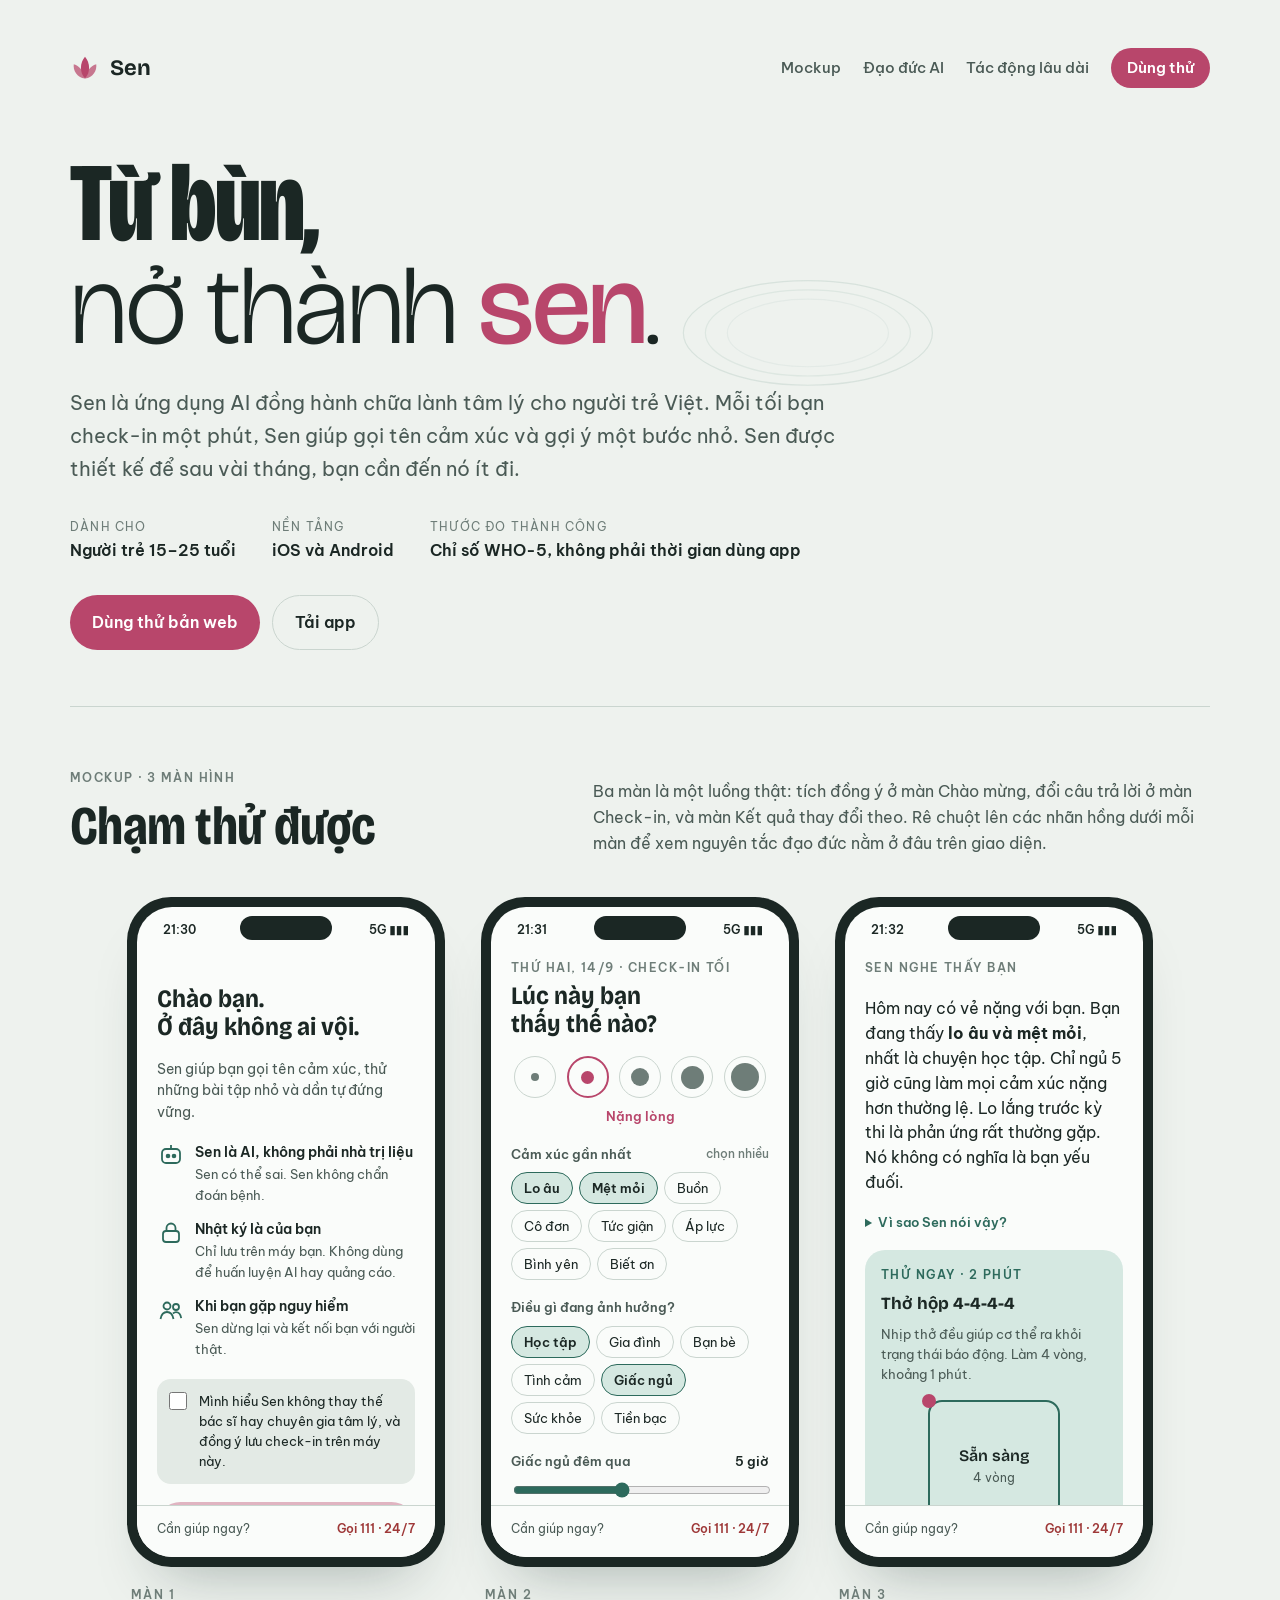
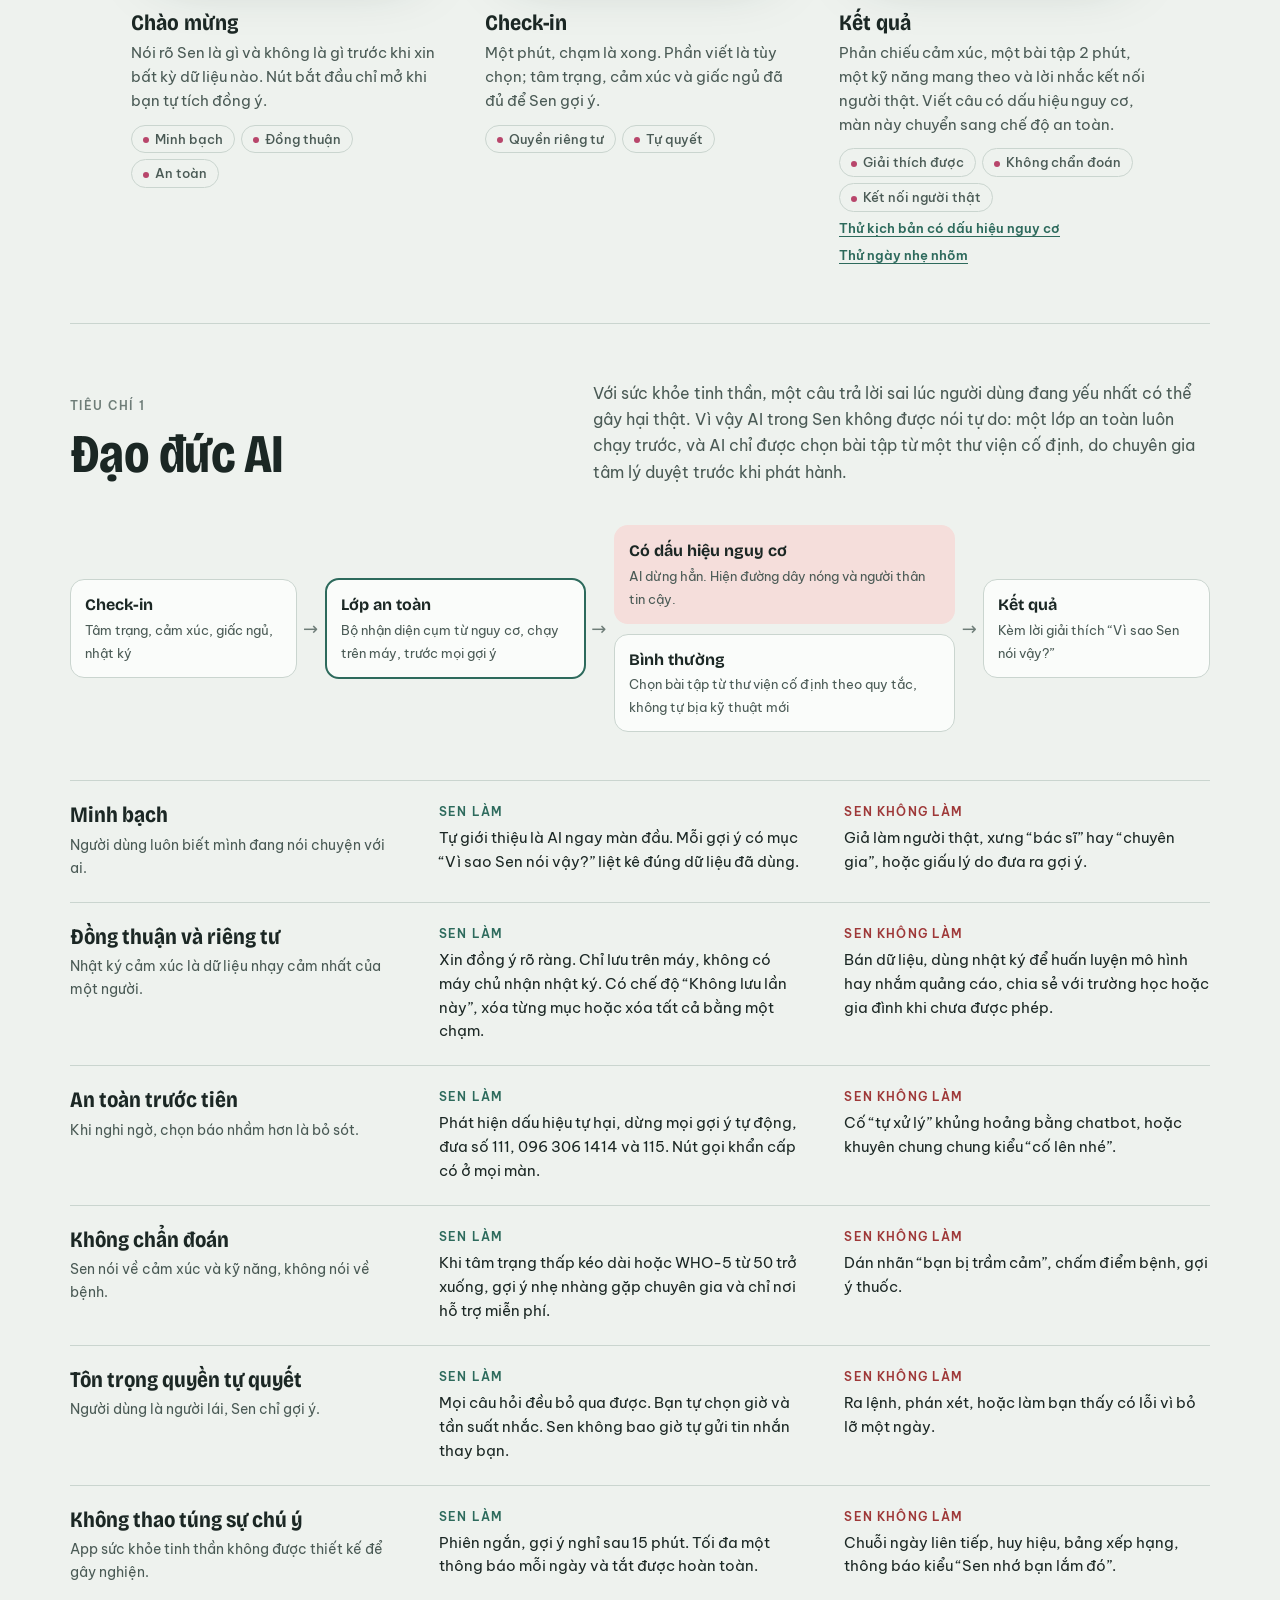
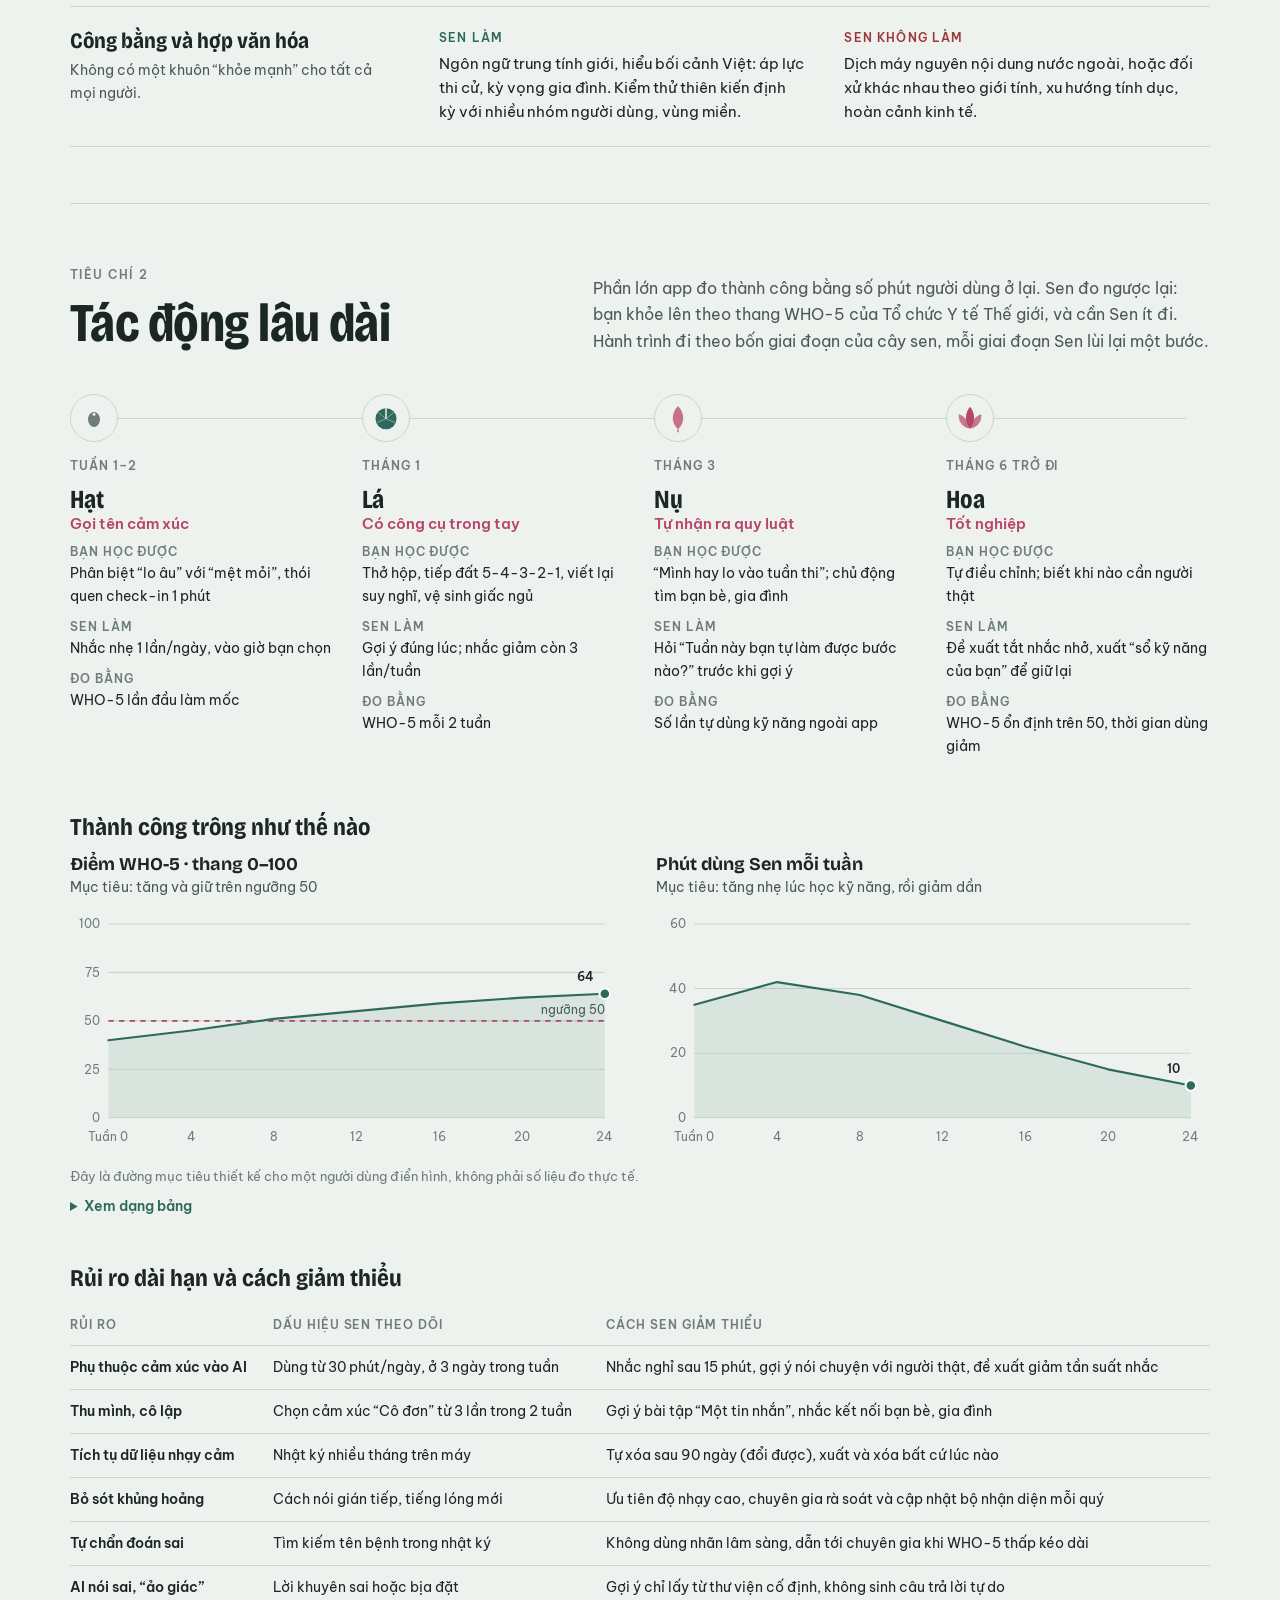
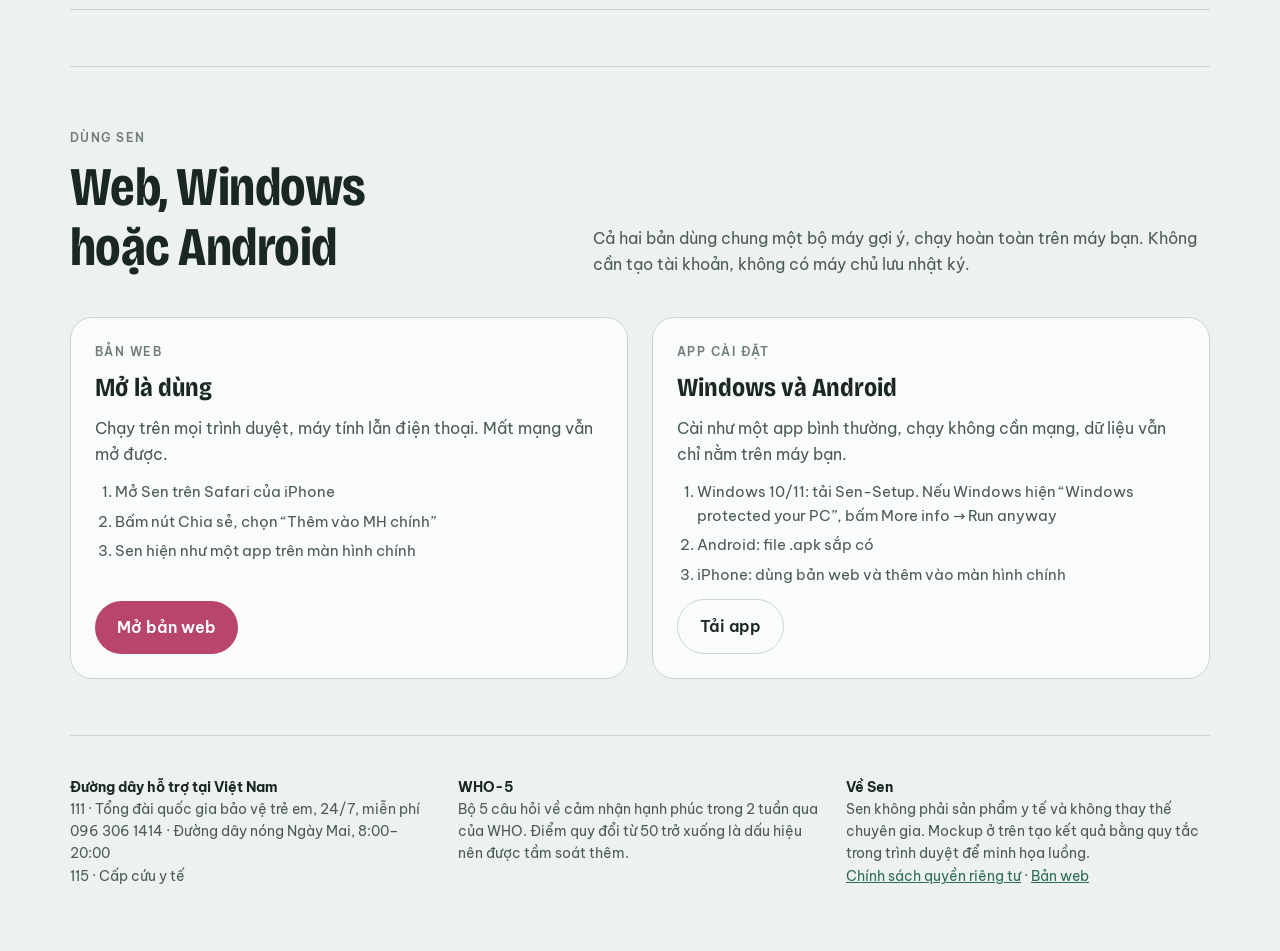
==== index.html @ 8beb6ece "Đưa web Sen lên GitHub Pages Co-Authored-By: Claude Opus 5.5 <noreply@anthropic.com>" ====
<!doctype html>
<html lang="vi">
<head>
<meta charset="utf-8">
<meta name="viewport" content="width=device-width, initial-scale=1">
<title>Sen — Từ bùn, nở thành sen</title>
<meta name="description" content="Sen là ứng dụng AI đồng hành chữa lành tâm lý cho người trẻ Việt, thiết kế theo đạo đức AI và hướng tới tác động lâu dài.">
<meta property="og:type" content="website">
<meta property="og:title" content="Sen — Từ bùn, nở thành sen">
<meta property="og:description" content="Người bạn AI đồng hành chữa lành cho người trẻ Việt. Dữ liệu chỉ lưu trên máy bạn.">
<meta property="og:image" content="og-image.png">
<meta name="twitter:card" content="summary_large_image">
<meta name="theme-color" content="#EEF2EE">
<link rel="icon" href="app/icons/icon.svg" type="image/svg+xml">
<link rel="icon" href="favicon-48.png" type="image/png" sizes="48x48">
<link rel="apple-touch-icon" href="app/icons/apple-touch-icon.png">
<link rel="preconnect" href="https://fonts.googleapis.com">
<link rel="preconnect" href="https://fonts.gstatic.com" crossorigin>
<link rel="stylesheet" href="https://fonts.googleapis.com/css2?family=Bricolage+Grotesque:opsz,wdth,wght@12..96,75..100,200..800&family=Be+Vietnam+Pro:wght@400;500;600;700&display=swap">
<style>
:root{
  --ground:#EEF2EE; --surface:#FAFCFA; --sunk:#E3EAE5; --ink:#1B2724; --ink-2:#4A5A55; --ink-3:#6E7D78;
  --line:#CAD5CF; --leaf:#2D6A5C; --leaf-soft:#D5E8E1; --lotus:#B8466B; --lotus-soft:#F5DCE4; --on-accent:#FFFFFF;
  --warn:#8A5410; --warn-soft:#F6E6CD; --crisis:#9E3838; --crisis-soft:#F5DEDB; --phone-edge:#1B2724;
  --shadow:rgba(27,52,45,.35);
  --f-display:"Bricolage Grotesque","Be Vietnam Pro",system-ui,"Segoe UI",sans-serif;
  --f-body:"Be Vietnam Pro",system-ui,"Segoe UI",Roboto,sans-serif;
}
@media (prefers-color-scheme: dark){
  :root:not([data-theme="light"]){
    --ground:#0F1513; --surface:#161F1C; --sunk:#202B27; --ink:#E2EAE6; --ink-2:#AAB9B3; --ink-3:#83938D;
    --line:#2F3C37; --leaf:#7CC1AE; --leaf-soft:#1E3530; --lotus:#EC8DAB; --lotus-soft:#3A2330; --on-accent:#14201C;
    --warn:#E6B46E; --warn-soft:#382B18; --crisis:#F0968F; --crisis-soft:#3B2222; --phone-edge:#040706;
    --shadow:rgba(0,0,0,.6);
  }
}
:root[data-theme="dark"]{
  --ground:#0F1513; --surface:#161F1C; --sunk:#202B27; --ink:#E2EAE6; --ink-2:#AAB9B3; --ink-3:#83938D;
  --line:#2F3C37; --leaf:#7CC1AE; --leaf-soft:#1E3530; --lotus:#EC8DAB; --lotus-soft:#3A2330; --on-accent:#14201C;
  --warn:#E6B46E; --warn-soft:#382B18; --crisis:#F0968F; --crisis-soft:#3B2222; --phone-edge:#040706;
  --shadow:rgba(0,0,0,.6);
}
*{box-sizing:border-box}
html{scroll-behavior:smooth}
body{background:var(--ground);color:var(--ink);font:16px/1.65 var(--f-body);padding-inline:20px;-webkit-font-smoothing:antialiased}
.wrap{max-width:1140px;margin-inline:auto}
h1,h2,h3,h4{font-family:var(--f-display);margin:0;text-wrap:balance;line-height:1.1}
p{margin:0}
button,input,textarea{font:inherit;color:inherit}
:focus-visible{outline:2px solid var(--lotus);outline-offset:3px}
.eyebrow{font-size:12px;font-weight:600;letter-spacing:.12em;text-transform:uppercase;color:var(--ink-3)}
.muted{color:var(--ink-2)}

/* ---------- hero ---------- */
.hero{position:relative;padding-block:40px 56px;isolation:isolate}
.hero canvas{position:absolute;inset:0;width:100%;height:100%;z-index:-1;pointer-events:none}
.brand{display:flex;align-items:center;gap:10px;font-family:var(--f-display);font-weight:700;font-size:22px}
.brand svg{width:30px;height:30px}
.topbar{display:flex;justify-content:space-between;align-items:center;gap:12px;flex-wrap:wrap}
.hero h1{margin-top:64px;font-size:clamp(3.2rem,9vw,7rem);line-height:.92;letter-spacing:-.02em}
.hero h1 .heavy{display:block;font-weight:800;font-variation-settings:"wdth" 75}
.hero h1 .light{display:block;font-weight:250;font-variation-settings:"wdth" 100}
.hero h1 .light em{font-style:normal;color:var(--lotus);font-weight:500}
.lede{margin-top:28px;max-width:58ch;font-size:clamp(1.05rem,1.8vw,1.25rem);color:var(--ink-2)}
.facts{display:flex;flex-wrap:wrap;gap:12px 36px;margin:32px 0 0;padding:0}
.facts div{display:flex;flex-direction:column}
.facts dt{font-size:12px;letter-spacing:.1em;text-transform:uppercase;color:var(--ink-3)}
.facts dd{margin:0;font-weight:600}

/* ---------- sections ---------- */
section.block{padding-block:56px;border-top:1px solid var(--line)}
.sec-head{display:grid;grid-template-columns:minmax(0,1fr) minmax(0,1.3fr);gap:16px 48px;align-items:end;margin-bottom:40px}
.sec-head h2{font-size:clamp(2.1rem,4.4vw,3.4rem);font-weight:700;font-variation-settings:"wdth" 82;letter-spacing:-.01em;margin-top:8px}
.sec-head p{max-width:62ch;color:var(--ink-2)}

/* ---------- phones ---------- */
.screens{display:flex;flex-wrap:wrap;justify-content:center;gap:48px 36px}
.screen{width:318px;max-width:100%;margin:0;display:flex;flex-direction:column;gap:18px}
.phone{border-radius:44px;background:var(--phone-edge);padding:10px;box-shadow:0 36px 60px -34px var(--shadow);transition:transform .4s ease}
.phone.flash{transform:translateY(-6px)}
.phone-screen{border-radius:35px;background:var(--surface);height:650px;overflow:hidden;display:flex;flex-direction:column;position:relative;font-size:14px;line-height:1.55}
.status{flex:none;height:40px;display:flex;justify-content:space-between;align-items:center;padding:6px 26px 0;font-size:12px;font-weight:600;position:relative}
.status::after{content:"";position:absolute;left:50%;top:9px;width:92px;height:24px;margin-left:-46px;border-radius:14px;background:var(--phone-edge)}
.app{flex:1;overflow-y:auto;padding:10px 20px 18px;display:flex;flex-direction:column;gap:18px;scrollbar-width:thin;scrollbar-color:var(--line) transparent}
.sos{flex:none;display:flex;justify-content:space-between;align-items:center;gap:8px;padding:10px 20px 14px;border-top:1px solid var(--line);font-size:12px;color:var(--ink-2);background:var(--surface)}
.sos button{border:0;background:none;padding:4px 0;font-weight:600;color:var(--crisis);cursor:pointer}
.cap{display:flex;flex-direction:column;gap:6px;padding-inline:4px}
.cap h3{font-size:22px;font-weight:700;font-variation-settings:"wdth" 88}
.cap p{font-size:14.5px;color:var(--ink-2)}
.ethic-chips{display:flex;flex-wrap:wrap;gap:6px;margin-top:6px}
.ethic-chips button{border:1px solid var(--line);background:transparent;border-radius:999px;padding:3px 11px;font-size:12.5px;font-weight:500;color:var(--ink-2);cursor:pointer}
.ethic-chips button::before{content:"";display:inline-block;width:6px;height:6px;border-radius:50%;background:var(--lotus);margin-right:6px;vertical-align:middle}
.ethic-chips button:hover,.ethic-chips button:focus-visible{border-color:var(--lotus);color:var(--ink)}
.demo-links{display:flex;flex-wrap:wrap;gap:6px 14px;font-size:13px}
.demo-links button{border:0;background:none;padding:0;color:var(--leaf);font-weight:600;text-decoration:underline;text-underline-offset:3px;cursor:pointer}
.spot{outline:2px dashed var(--lotus)!important;outline-offset:4px;border-radius:12px}

/* app internals */
.a-title{font-family:var(--f-display);font-size:25px;font-weight:700;line-height:1.12;font-variation-settings:"wdth" 90}
.a-sub{color:var(--ink-2)}
.a-label{font-size:12.5px;font-weight:600;color:var(--ink-2);margin-bottom:8px;display:flex;justify-content:space-between;gap:8px}
.a-label small{font-weight:500;color:var(--ink-3);font-size:11.5px}
.promise{list-style:none;margin:0;padding:0;display:flex;flex-direction:column;gap:12px}
.promise li{display:grid;grid-template-columns:28px 1fr;gap:10px;align-items:start}
.promise svg{width:28px;height:28px}
.promise b{display:block;font-weight:600}
.promise span{color:var(--ink-2);font-size:13px}
.consent{display:grid;grid-template-columns:20px 1fr;gap:10px;align-items:start;background:var(--sunk);padding:12px;border-radius:14px;font-size:13px;cursor:pointer}
.consent input{width:18px;height:18px;margin:1px 0 0;accent-color:var(--leaf)}
.btn{display:block;width:100%;border:0;border-radius:999px;padding:13px 18px;background:var(--lotus);color:var(--on-accent);font-weight:600;cursor:pointer;transition:opacity .2s}
.btn:disabled{opacity:.4;cursor:not-allowed}
.btn.ghost{background:transparent;color:var(--ink);border:1px solid var(--line)}
.btn.small{display:inline-block;width:auto;padding:8px 14px;font-size:13px}
.mood{display:flex;justify-content:space-between;gap:4px}
.mood label{position:relative;flex:1;display:flex;flex-direction:column;align-items:center;gap:4px;cursor:pointer}
.mood input{position:absolute;opacity:0;pointer-events:none}
.mood .dot{width:42px;height:42px;border-radius:50%;border:1.5px solid var(--line);display:grid;place-items:center;transition:border-color .2s}
.mood .dot i{display:block;border-radius:50%;background:var(--ink-3);transition:background .2s}
.mood input:checked + .dot{border-color:var(--lotus);border-width:2px}
.mood input:checked + .dot i{background:var(--lotus)}
.mood input:focus-visible + .dot{outline:2px solid var(--lotus);outline-offset:2px}
.mood-name{text-align:center;font-weight:600;margin-top:8px;font-size:13px;color:var(--lotus)}
.chips{display:flex;flex-wrap:wrap;gap:6px}
.chips button{border:1px solid var(--line);background:transparent;border-radius:999px;padding:5px 12px;font-size:13px;cursor:pointer}
.chips button[aria-pressed="true"]{background:var(--leaf-soft);border-color:var(--leaf);font-weight:600}
.range{width:100%;accent-color:var(--leaf)}
.scale{display:flex;justify-content:space-between;font-size:11px;color:var(--ink-3);font-variant-numeric:tabular-nums}
textarea{width:100%;min-height:104px;resize:vertical;border:1px solid transparent;border-radius:14px;background:var(--sunk);padding:10px 12px;line-height:1.5}
textarea:focus{border-color:var(--leaf);outline:none}
.switch{display:flex;justify-content:space-between;align-items:center;gap:12px;cursor:pointer}
.switch span b{display:block;font-weight:600;font-size:13px}
.switch span small{color:var(--ink-3);font-size:12px}
.switch input{appearance:none;flex:none;width:42px;height:24px;border-radius:12px;background:var(--line);position:relative;cursor:pointer;margin:0;transition:background .2s}
.switch input::after{content:"";position:absolute;top:3px;left:3px;width:18px;height:18px;border-radius:50%;background:var(--surface);transition:transform .2s}
.switch input:checked{background:var(--leaf)}
.switch input:checked::after{transform:translateX(18px)}
.lockline{display:flex;gap:6px;align-items:center;font-size:12px;color:var(--ink-3)}
.lockline svg{width:14px;height:14px;flex:none}
.tag{font-size:10.5px;font-weight:600;letter-spacing:.06em;text-transform:uppercase;color:var(--ink-3);border:1px solid var(--line);border-radius:6px;padding:0 5px}

/* result */
.reflect{font-size:15.5px;line-height:1.6}
details.why{font-size:12.5px;color:var(--ink-2)}
details.why summary{cursor:pointer;font-weight:600;color:var(--leaf)}
details.why ul{margin:8px 0 0;padding-left:18px}
.exercise{background:var(--leaf-soft);border-radius:20px;padding:16px;display:flex;flex-direction:column;gap:10px}
.exercise h4{font-size:17px;font-weight:700}
.box-breath{position:relative;width:132px;height:132px;margin:6px auto;border:2px solid var(--leaf);border-radius:14px;display:grid;place-items:center;text-align:center}
.box-breath .phase{font-family:var(--f-display);font-weight:600;font-size:16px}
.box-breath .count{display:block;font-size:12px;color:var(--ink-2);font-variant-numeric:tabular-nums}
.box-breath .runner{position:absolute;width:14px;height:14px;border-radius:50%;background:var(--lotus);top:-8px;left:-8px}
.box-breath.on .runner{animation:box 16s linear infinite}
@keyframes box{0%{top:-8px;left:-8px}25%{top:-8px;left:calc(100% - 6px)}50%{top:calc(100% - 6px);left:calc(100% - 6px)}75%{top:calc(100% - 6px);left:-8px}100%{top:-8px;left:-8px}}
.steps{margin:0;padding-left:18px;display:flex;flex-direction:column;gap:4px}
.r-sec h4{font-size:15px;font-weight:700;margin-bottom:6px}
.r-sec ul.keep{list-style:none;margin:0;padding:0;display:flex;flex-direction:column;gap:8px}
.r-sec ul.keep li{padding-left:14px;position:relative}
.r-sec ul.keep li::before{content:"";position:absolute;left:0;top:.62em;width:6px;height:6px;border-radius:50%;background:var(--leaf)}
.spark{width:100%;height:auto;display:block}
.note-warn{background:var(--warn-soft);border-radius:14px;padding:12px;font-size:13px;display:flex;flex-direction:column;gap:8px}
.note-warn b{color:var(--warn)}
.fine{font-size:11.5px;color:var(--ink-3);border-top:1px solid var(--line);padding-top:10px;display:flex;justify-content:space-between;gap:8px;align-items:start}
.fine button{flex:none;border:0;background:none;color:var(--crisis);font-size:11.5px;font-weight:600;cursor:pointer;padding:0}
.crisis{display:flex;flex-direction:column;gap:12px}
.crisis .a-title{color:var(--ink)}
.callbtn{display:grid;grid-template-columns:1fr auto;align-items:center;gap:2px 10px;text-align:left;width:100%;border:1px solid var(--line);background:var(--surface);border-radius:16px;padding:11px 14px;cursor:pointer}
.callbtn.first{background:var(--crisis-soft);border-color:transparent}
.callbtn b{font-size:17px;font-variant-numeric:tabular-nums;font-family:var(--f-display)}
.callbtn span{grid-column:1;font-size:12px;color:var(--ink-2)}
.callbtn i{grid-row:1/span 2;grid-column:2;font-style:normal;font-weight:600;font-size:12.5px;color:var(--crisis)}
.paused{font-size:12px;color:var(--ink-2);background:var(--sunk);border-radius:12px;padding:10px 12px}
.loading{opacity:.35;transition:opacity .25s}

/* ---------- ethics ---------- */
.flow{display:grid;grid-template-columns:1fr 1.15fr 1.5fr 1fr;gap:28px;align-items:center;margin-bottom:48px}
.flow > div{position:relative}
.flow > div:not(:last-child)::after{content:"→";position:absolute;right:-22px;top:50%;transform:translateY(-50%);color:var(--ink-3);font-size:18px}
.node{border:1px solid var(--line);border-radius:14px;padding:12px 14px;background:var(--surface);font-size:14px}
.node b{display:block;font-family:var(--f-display);font-size:16px;font-weight:700}
.node span{color:var(--ink-2);font-size:13px}
.node.gate{border:2px solid var(--leaf)}
.fork{display:flex;flex-direction:column;gap:10px}
.node.stop{background:var(--crisis-soft);border-color:transparent}
.principles{list-style:none;margin:0;padding:0}
.principles li{display:grid;grid-template-columns:minmax(0,.9fr) minmax(0,1fr) minmax(0,1fr);gap:12px 40px;padding-block:22px;border-top:1px solid var(--line)}
.principles li:last-child{border-bottom:1px solid var(--line)}
.principles h3{font-size:22px;font-weight:700;font-variation-settings:"wdth" 86}
.principles .gist{font-size:14px;color:var(--ink-2);margin-top:6px}
.do-dont{font-size:14.5px}
.do-dont .k{display:block;font-size:11.5px;font-weight:600;letter-spacing:.1em;text-transform:uppercase;margin-bottom:4px}
.do .k{color:var(--leaf)}
.dont .k{color:var(--crisis)}

/* ---------- long-term ---------- */
.stages{display:grid;grid-template-columns:repeat(4,minmax(0,1fr));gap:28px;list-style:none;margin:0 0 56px;padding:0;position:relative}
.stages::before{content:"";position:absolute;left:24px;right:24px;top:24px;height:1px;background:var(--line);z-index:0}
.stage{position:relative;display:flex;flex-direction:column;gap:10px}
.stage .glyph{width:48px;height:48px;border-radius:50%;background:var(--ground);border:1px solid var(--line);display:grid;place-items:center;position:relative;z-index:1}
.stage .glyph svg{width:30px;height:30px}
.stage .when{font-size:12px;font-weight:600;letter-spacing:.08em;text-transform:uppercase;color:var(--ink-3);margin-top:4px}
.stage h3{font-size:26px;font-weight:700;font-variation-settings:"wdth" 80}
.stage h3 small{display:block;font-family:var(--f-body);font-size:15px;font-weight:600;color:var(--lotus);margin-top:2px}
.stage dl{margin:0;display:flex;flex-direction:column;gap:10px;font-size:14px}
.stage dt{font-size:11.5px;font-weight:600;letter-spacing:.08em;text-transform:uppercase;color:var(--ink-3)}
.stage dd{margin:0}
.charts{display:grid;grid-template-columns:repeat(2,minmax(0,1fr));gap:32px;margin-bottom:12px}
.chart{margin:0;position:relative}
.chart h3{font-size:18px;font-weight:700}
.chart p{font-size:13.5px;color:var(--ink-2);margin:2px 0 10px}
.chart svg{width:100%;height:auto;display:block;overflow:visible}
.chart svg text{fill:var(--ink-3);font-size:11px;font-family:var(--f-body)}
.tip{position:absolute;pointer-events:none;background:var(--ink);color:var(--ground);font-size:12.5px;padding:5px 9px;border-radius:8px;white-space:nowrap;transform:translate(-50%,-120%);font-variant-numeric:tabular-nums}
.chart-note{font-size:13px;color:var(--ink-3);margin-bottom:8px}
details.table-view{font-size:13.5px;margin-bottom:48px}
details.table-view summary{cursor:pointer;color:var(--leaf);font-weight:600}
.tbl-wrap{overflow-x:auto;margin-top:12px}
table{border-collapse:collapse;width:100%;font-size:14px}
th,td{text-align:left;padding:10px 14px 10px 0;border-bottom:1px solid var(--line);vertical-align:top}
th{font-size:11.5px;letter-spacing:.08em;text-transform:uppercase;color:var(--ink-3);font-weight:600}
td.num{font-variant-numeric:tabular-nums}
.risk td:first-child{font-weight:600;min-width:150px}
.risk td{min-width:180px}
h3.sub{font-size:24px;font-weight:700;font-variation-settings:"wdth" 86;margin-bottom:14px}

footer{padding-block:40px 56px;border-top:1px solid var(--line);font-size:13.5px;color:var(--ink-2);display:grid;grid-template-columns:repeat(auto-fit,minmax(240px,1fr));gap:24px}
footer b{color:var(--ink)}
.toast{position:fixed;left:50%;bottom:24px;transform:translate(-50%,20px);background:var(--ink);color:var(--ground);padding:10px 16px;border-radius:12px;font-size:14px;opacity:0;pointer-events:none;transition:opacity .25s,transform .25s;max-width:calc(100% - 32px);z-index:10}
.toast.show{opacity:1;transform:translate(-50%,0)}

@media (max-width:900px){
  .sec-head{grid-template-columns:1fr}
  .flow{grid-template-columns:1fr;gap:26px}
  .flow > div:not(:last-child)::after{content:"↓";right:auto;left:22px;top:auto;bottom:-24px;transform:none}
  .principles li{grid-template-columns:1fr;gap:10px}
  .stages{grid-template-columns:repeat(2,minmax(0,1fr))}
  .stages::before{display:none}
  .charts{grid-template-columns:1fr}
}
@media (max-width:520px){
  .stages{grid-template-columns:1fr}
  .hero h1{margin-top:44px}
  .phone-screen{height:620px}
}
@media (prefers-reduced-motion:reduce){
  html{scroll-behavior:auto}
  .box-breath.on .runner{animation:none}
  .phone,.toast{transition:none}
}

/* ---------- site additions ---------- */
.site-nav{display:flex;align-items:center;gap:6px 22px;flex-wrap:wrap;font-size:14.5px}
.site-nav a{color:var(--ink-2);text-decoration:none;font-weight:500}
.site-nav a:hover{color:var(--ink)}
.site-nav a.cta{background:var(--lotus);color:var(--on-accent);padding:8px 16px;border-radius:999px;font-weight:600}
.cta-row{display:flex;flex-wrap:wrap;gap:12px;margin-top:32px}
.btn-site{display:inline-flex;align-items:center;gap:8px;border-radius:999px;padding:13px 22px;font-weight:600;text-decoration:none;background:var(--lotus);color:var(--on-accent)}
.btn-site.ghost{background:transparent;color:var(--ink);border:1px solid var(--line)}
.get{display:grid;grid-template-columns:repeat(2,minmax(0,1fr));gap:24px}
.get article{background:var(--surface);border:1px solid var(--line);border-radius:22px;padding:24px;display:flex;flex-direction:column;gap:12px}
.get h3{font-size:26px;font-weight:700;font-variation-settings:"wdth" 84}
.get ol{margin:0;padding-left:20px;display:flex;flex-direction:column;gap:6px;color:var(--ink-2);font-size:14.5px}
.get .btn-site{align-self:flex-start;margin-top:auto}
@media (max-width:900px){.get{grid-template-columns:1fr}}
@media (max-width:640px){.site-nav a:not(.cta){display:none}}
</style>
</head>
<body>

<svg width="0" height="0" style="position:absolute" aria-hidden="true">
  <defs>
    <symbol id="g-bloom" viewBox="0 0 40 40"><path d="M20 5C27 13 27.5 26 20 34C12.5 26 13 13 20 5Z" fill="currentColor"/><path d="M20 34C9 33 4 23 5 15C13 17 18.5 25 20 34Z" fill="currentColor" opacity=".72"/><path d="M20 34C31 33 36 23 35 15C27 17 21.5 25 20 34Z" fill="currentColor" opacity=".72"/></symbol>
    <symbol id="g-seed" viewBox="0 0 40 40"><ellipse cx="20" cy="22" rx="8" ry="10" fill="currentColor"/><circle cx="20" cy="15" r="2" fill="var(--ground)"/></symbol>
    <symbol id="g-leaf" viewBox="0 0 40 40"><circle cx="20" cy="21" r="14" fill="currentColor"/><path d="M20 21L20 7" stroke="var(--ground)" stroke-width="2"/><path d="M20 21L9 12M20 21L31 12M20 21L8 26M20 21L32 26" stroke="var(--ground)" stroke-width="1" opacity=".6"/></symbol>
    <symbol id="g-bud" viewBox="0 0 40 40"><path d="M20 4C29 13 29.5 27 20 35C10.5 27 11 13 20 4Z" fill="currentColor"/><path d="M20 35L20 39" stroke="currentColor" stroke-width="2"/></symbol>
  </defs>
</svg>

<header class="hero wrap">
  <canvas id="pond" aria-hidden="true"></canvas>
  <div class="topbar">
    <div class="brand"><svg style="color:var(--lotus)"><use href="#g-bloom"/></svg>Sen</div>
    <nav class="site-nav" aria-label="Trang"><a href="#screens">Mockup</a><a href="#ethics">Đạo đức AI</a><a href="#impact">Tác động lâu dài</a><a class="cta" href="app/">Dùng thử</a></nav>
  </div>
  <h1><span class="heavy">Từ bùn,</span><span class="light">nở thành <em>sen</em>.</span></h1>
  <p class="lede">Sen là ứng dụng AI đồng hành chữa lành tâm lý cho người trẻ Việt. Mỗi tối bạn check-in một phút, Sen giúp gọi tên cảm xúc và gợi ý một bước nhỏ. Sen được thiết kế để sau vài tháng, bạn cần đến nó ít đi.</p>
  <dl class="facts">
    <div><dt>Dành cho</dt><dd>Người trẻ 15–25 tuổi</dd></div>
    <div><dt>Nền tảng</dt><dd>iOS và Android</dd></div>
    <div><dt>Thước đo thành công</dt><dd>Chỉ số WHO-5, không phải thời gian dùng app</dd></div>
  </dl>
  <div class="cta-row"><a class="btn-site" href="app/">Dùng thử bản web</a><a class="btn-site ghost" href="#get">Tải app</a></div>
</header>

<main class="wrap">
<section class="block" id="screens">
  <div class="sec-head">
    <div><span class="eyebrow">Mockup · 3 màn hình</span><h2>Chạm thử được</h2></div>
    <p>Ba màn là một luồng thật: tích đồng ý ở màn Chào mừng, đổi câu trả lời ở màn Check-in, và màn Kết quả thay đổi theo. Rê chuột lên các nhãn hồng dưới mỗi màn để xem nguyên tắc đạo đức nằm ở đâu trên giao diện.</p>
  </div>

  <div class="screens">
    <!-- Screen 1: Welcome -->
    <figure class="screen">
      <div class="phone" id="phone-1">
        <div class="phone-screen">
          <div class="status"><span>21:30</span><span>5G ▮▮▮</span></div>
          <div class="app">
            <svg style="width:44px;height:44px;color:var(--lotus);margin-top:10px"><use href="#g-bloom"/></svg>
            <h4 class="a-title">Chào bạn.<br>Ở đây không ai vội.</h4>
            <p class="a-sub">Sen giúp bạn gọi tên cảm xúc, thử những bài tập nhỏ và dần tự đứng vững.</p>
            <ul class="promise">
              <li data-spot="w-ai"><svg viewBox="0 0 28 28" fill="none" stroke="var(--leaf)" stroke-width="1.8"><rect x="5" y="7" width="18" height="14" rx="4"/><circle cx="11" cy="14" r="1.4" fill="var(--leaf)"/><circle cx="17" cy="14" r="1.4" fill="var(--leaf)"/><path d="M14 3v4"/></svg><div><b>Sen là AI, không phải nhà trị liệu</b><span>Sen có thể sai. Sen không chẩn đoán bệnh.</span></div></li>
              <li data-spot="w-data"><svg viewBox="0 0 28 28" fill="none" stroke="var(--leaf)" stroke-width="1.8"><rect x="6" y="12" width="16" height="11" rx="3"/><path d="M9.5 12V9a4.5 4.5 0 0 1 9 0v3"/></svg><div><b>Nhật ký là của bạn</b><span>Chỉ lưu trên máy bạn. Không dùng để huấn luyện AI hay quảng cáo.</span></div></li>
              <li data-spot="w-human"><svg viewBox="0 0 28 28" fill="none" stroke="var(--leaf)" stroke-width="1.8"><circle cx="10" cy="10" r="3.5"/><circle cx="19" cy="11" r="3"/><path d="M3.5 23c.8-4.5 3.4-7 6.5-7s5.7 2.5 6.5 7M16 17.5c1-.9 2-1.3 3-1.3 2.6 0 4.6 2.2 5.2 6"/></svg><div><b>Khi bạn gặp nguy hiểm</b><span>Sen dừng lại và kết nối bạn với người thật.</span></div></li>
            </ul>
            <label class="consent" data-spot="w-consent" for="consent"><input type="checkbox" id="consent"><span>Mình hiểu Sen không thay thế bác sĩ hay chuyên gia tâm lý, và đồng ý lưu check-in trên máy này.</span></label>
            <button class="btn" id="start" disabled>Bắt đầu check-in</button>
          </div>
          <div class="sos" data-spot="w-sos"><span>Cần giúp ngay?</span><button type="button" data-call="111">Gọi 111 · 24/7</button></div>
        </div>
      </div>
      <figcaption class="cap">
        <span class="eyebrow">Màn 1</span>
        <h3>Chào mừng</h3>
        <p>Nói rõ Sen là gì và không là gì trước khi xin bất kỳ dữ liệu nào. Nút bắt đầu chỉ mở khi bạn tự tích đồng ý.</p>
        <div class="ethic-chips">
          <button type="button" data-target="w-ai">Minh bạch</button>
          <button type="button" data-target="w-consent,w-data">Đồng thuận</button>
          <button type="button" data-target="w-human,w-sos">An toàn</button>
        </div>
      </figcaption>
    </figure>

    <!-- Screen 2: Input -->
    <figure class="screen">
      <div class="phone" id="phone-2">
        <div class="phone-screen">
          <div class="status"><span>21:31</span><span>5G ▮▮▮</span></div>
          <div class="app">
            <div><span class="eyebrow">Thứ Hai, 14/9 · Check-in tối</span><h4 class="a-title" style="margin-top:4px">Lúc này bạn thấy thế nào?</h4></div>
            <div>
              <div class="mood" role="radiogroup" aria-label="Tâm trạng" id="mood"></div>
              <p class="mood-name" id="mood-name"></p>
            </div>
            <div>
              <p class="a-label">Cảm xúc gần nhất <small>chọn nhiều</small></p>
              <div class="chips" id="emotions"></div>
            </div>
            <div>
              <p class="a-label">Điều gì đang ảnh hưởng?</p>
              <div class="chips" id="triggers"></div>
            </div>
            <div>
              <p class="a-label"><label for="sleep">Giấc ngủ đêm qua</label> <output id="sleep-out" for="sleep" style="color:var(--ink);font-variant-numeric:tabular-nums">5 giờ</output></p>
              <input class="range" type="range" id="sleep" min="0" max="12" step="0.5" value="5">
              <div class="scale"><span>0</span><span>6</span><span>12 giờ</span></div>
            </div>
            <div data-spot="i-free">
              <p class="a-label"><label for="journal">Kể thêm nếu bạn muốn</label> <small>không bắt buộc · <span class="tag">mẫu</span></small></p>
              <textarea id="journal">Tuần sau thi cuối kỳ mà mình chưa ôn được mấy. Tối nào cũng thức tới 2h, sáng dậy đầu nặng trĩu.</textarea>
            </div>
            <div data-spot="i-privacy" style="display:flex;flex-direction:column;gap:10px">
              <label class="switch" for="incognito"><span><b>Không lưu lần này</b><small>Sen vẫn gợi ý, rồi quên ngay</small></span><input type="checkbox" id="incognito"></label>
              <p class="lockline"><svg viewBox="0 0 16 16" fill="none" stroke="currentColor" stroke-width="1.5"><rect x="3" y="7" width="10" height="7" rx="2"/><path d="M5.5 7V5a2.5 2.5 0 0 1 5 0v2"/></svg>Chỉ lưu trên máy này · Tự xóa sau 90 ngày</p>
            </div>
            <button class="btn" id="submit">Xem gợi ý</button>
          </div>
          <div class="sos"><span>Cần giúp ngay?</span><button type="button" data-call="111">Gọi 111 · 24/7</button></div>
        </div>
      </div>
      <figcaption class="cap">
        <span class="eyebrow">Màn 2</span>
        <h3>Check-in</h3>
        <p>Một phút, chạm là xong. Phần viết là tùy chọn; tâm trạng, cảm xúc và giấc ngủ đã đủ để Sen gợi ý.</p>
        <div class="ethic-chips">
          <button type="button" data-target="i-privacy">Quyền riêng tư</button>
          <button type="button" data-target="i-free">Tự quyết</button>
        </div>
      </figcaption>
    </figure>

    <!-- Screen 3: Result -->
    <figure class="screen">
      <div class="phone" id="phone-3">
        <div class="phone-screen">
          <div class="status"><span>21:32</span><span>5G ▮▮▮</span></div>
          <div class="app" id="result" aria-live="polite"></div>
          <div class="sos"><span>Cần giúp ngay?</span><button type="button" data-call="111">Gọi 111 · 24/7</button></div>
        </div>
      </div>
      <figcaption class="cap">
        <span class="eyebrow">Màn 3</span>
        <h3>Kết quả</h3>
        <p>Phản chiếu cảm xúc, một bài tập 2 phút, một kỹ năng mang theo và lời nhắc kết nối người thật. Viết câu có dấu hiệu nguy cơ, màn này chuyển sang chế độ an toàn.</p>
        <div class="ethic-chips">
          <button type="button" data-target="r-why">Giải thích được</button>
          <button type="button" data-target="r-fine">Không chẩn đoán</button>
          <button type="button" data-target="r-human,r-refer">Kết nối người thật</button>
        </div>
        <div class="demo-links">
          <button type="button" id="demo-crisis">Thử kịch bản có dấu hiệu nguy cơ</button>
          <button type="button" id="demo-calm">Thử ngày nhẹ nhõm</button>
        </div>
      </figcaption>
    </figure>
  </div>
</section>

<section class="block" id="ethics">
  <div class="sec-head">
    <div><span class="eyebrow">Tiêu chí 1</span><h2>Đạo đức AI</h2></div>
    <p>Với sức khỏe tinh thần, một câu trả lời sai lúc người dùng đang yếu nhất có thể gây hại thật. Vì vậy AI trong Sen không được nói tự do: một lớp an toàn luôn chạy trước, và AI chỉ được chọn bài tập từ một thư viện cố định, do chuyên gia tâm lý duyệt trước khi phát hành.</p>
  </div>

  <div class="flow" aria-label="Luồng xử lý một lần check-in">
    <div class="node"><b>Check-in</b><span>Tâm trạng, cảm xúc, giấc ngủ, nhật ký</span></div>
    <div class="node gate"><b>Lớp an toàn</b><span>Bộ nhận diện cụm từ nguy cơ, chạy trên máy, trước mọi gợi ý</span></div>
    <div class="fork">
      <div class="node stop"><b>Có dấu hiệu nguy cơ</b><span>AI dừng hẳn. Hiện đường dây nóng và người thân tin cậy.</span></div>
      <div class="node"><b>Bình thường</b><span>Chọn bài tập từ thư viện cố định theo quy tắc, không tự bịa kỹ thuật mới</span></div>
    </div>
    <div class="node"><b>Kết quả</b><span>Kèm lời giải thích “Vì sao Sen nói vậy?”</span></div>
  </div>

  <ul class="principles">
    <li>
      <div><h3>Minh bạch</h3><p class="gist">Người dùng luôn biết mình đang nói chuyện với ai.</p></div>
      <p class="do-dont do"><span class="k">Sen làm</span>Tự giới thiệu là AI ngay màn đầu. Mỗi gợi ý có mục “Vì sao Sen nói vậy?” liệt kê đúng dữ liệu đã dùng.</p>
      <p class="do-dont dont"><span class="k">Sen không làm</span>Giả làm người thật, xưng “bác sĩ” hay “chuyên gia”, hoặc giấu lý do đưa ra gợi ý.</p>
    </li>
    <li>
      <div><h3>Đồng thuận và riêng tư</h3><p class="gist">Nhật ký cảm xúc là dữ liệu nhạy cảm nhất của một người.</p></div>
      <p class="do-dont do"><span class="k">Sen làm</span>Xin đồng ý rõ ràng. Chỉ lưu trên máy, không có máy chủ nhận nhật ký. Có chế độ “Không lưu lần này”, xóa từng mục hoặc xóa tất cả bằng một chạm.</p>
      <p class="do-dont dont"><span class="k">Sen không làm</span>Bán dữ liệu, dùng nhật ký để huấn luyện mô hình hay nhắm quảng cáo, chia sẻ với trường học hoặc gia đình khi chưa được phép.</p>
    </li>
    <li>
      <div><h3>An toàn trước tiên</h3><p class="gist">Khi nghi ngờ, chọn báo nhầm hơn là bỏ sót.</p></div>
      <p class="do-dont do"><span class="k">Sen làm</span>Phát hiện dấu hiệu tự hại, dừng mọi gợi ý tự động, đưa số 111, 096 306 1414 và 115. Nút gọi khẩn cấp có ở mọi màn.</p>
      <p class="do-dont dont"><span class="k">Sen không làm</span>Cố “tự xử lý” khủng hoảng bằng chatbot, hoặc khuyên chung chung kiểu “cố lên nhé”.</p>
    </li>
    <li>
      <div><h3>Không chẩn đoán</h3><p class="gist">Sen nói về cảm xúc và kỹ năng, không nói về bệnh.</p></div>
      <p class="do-dont do"><span class="k">Sen làm</span>Khi tâm trạng thấp kéo dài hoặc WHO-5 từ 50 trở xuống, gợi ý nhẹ nhàng gặp chuyên gia và chỉ nơi hỗ trợ miễn phí.</p>
      <p class="do-dont dont"><span class="k">Sen không làm</span>Dán nhãn “bạn bị trầm cảm”, chấm điểm bệnh, gợi ý thuốc.</p>
    </li>
    <li>
      <div><h3>Tôn trọng quyền tự quyết</h3><p class="gist">Người dùng là người lái, Sen chỉ gợi ý.</p></div>
      <p class="do-dont do"><span class="k">Sen làm</span>Mọi câu hỏi đều bỏ qua được. Bạn tự chọn giờ và tần suất nhắc. Sen không bao giờ tự gửi tin nhắn thay bạn.</p>
      <p class="do-dont dont"><span class="k">Sen không làm</span>Ra lệnh, phán xét, hoặc làm bạn thấy có lỗi vì bỏ lỡ một ngày.</p>
    </li>
    <li>
      <div><h3>Không thao túng sự chú ý</h3><p class="gist">App sức khỏe tinh thần không được thiết kế để gây nghiện.</p></div>
      <p class="do-dont do"><span class="k">Sen làm</span>Phiên ngắn, gợi ý nghỉ sau 15 phút. Tối đa một thông báo mỗi ngày và tắt được hoàn toàn.</p>
      <p class="do-dont dont"><span class="k">Sen không làm</span>Chuỗi ngày liên tiếp, huy hiệu, bảng xếp hạng, thông báo kiểu “Sen nhớ bạn lắm đó”.</p>
    </li>
    <li>
      <div><h3>Công bằng và hợp văn hóa</h3><p class="gist">Không có một khuôn “khỏe mạnh” cho tất cả mọi người.</p></div>
      <p class="do-dont do"><span class="k">Sen làm</span>Ngôn ngữ trung tính giới, hiểu bối cảnh Việt: áp lực thi cử, kỳ vọng gia đình. Kiểm thử thiên kiến định kỳ với nhiều nhóm người dùng, vùng miền.</p>
      <p class="do-dont dont"><span class="k">Sen không làm</span>Dịch máy nguyên nội dung nước ngoài, hoặc đối xử khác nhau theo giới tính, xu hướng tính dục, hoàn cảnh kinh tế.</p>
    </li>
  </ul>
</section>

<section class="block" id="impact">
  <div class="sec-head">
    <div><span class="eyebrow">Tiêu chí 2</span><h2>Tác động lâu dài</h2></div>
    <p>Phần lớn app đo thành công bằng số phút người dùng ở lại. Sen đo ngược lại: bạn khỏe lên theo thang WHO-5 của Tổ chức Y tế Thế giới, và cần Sen ít đi. Hành trình đi theo bốn giai đoạn của cây sen, mỗi giai đoạn Sen lùi lại một bước.</p>
  </div>

  <ol class="stages">
    <li class="stage">
      <span class="glyph"><svg style="color:var(--ink-3)"><use href="#g-seed"/></svg></span>
      <span class="when">Tuần 1–2</span>
      <h3>Hạt<small>Gọi tên cảm xúc</small></h3>
      <dl>
        <div><dt>Bạn học được</dt><dd>Phân biệt “lo âu” với “mệt mỏi”, thói quen check-in 1 phút</dd></div>
        <div><dt>Sen làm</dt><dd>Nhắc nhẹ 1 lần/ngày, vào giờ bạn chọn</dd></div>
        <div><dt>Đo bằng</dt><dd>WHO-5 lần đầu làm mốc</dd></div>
      </dl>
    </li>
    <li class="stage">
      <span class="glyph"><svg style="color:var(--leaf)"><use href="#g-leaf"/></svg></span>
      <span class="when">Tháng 1</span>
      <h3>Lá<small>Có công cụ trong tay</small></h3>
      <dl>
        <div><dt>Bạn học được</dt><dd>Thở hộp, tiếp đất 5-4-3-2-1, viết lại suy nghĩ, vệ sinh giấc ngủ</dd></div>
        <div><dt>Sen làm</dt><dd>Gợi ý đúng lúc; nhắc giảm còn 3 lần/tuần</dd></div>
        <div><dt>Đo bằng</dt><dd>WHO-5 mỗi 2 tuần</dd></div>
      </dl>
    </li>
    <li class="stage">
      <span class="glyph"><svg style="color:var(--lotus);opacity:.75"><use href="#g-bud"/></svg></span>
      <span class="when">Tháng 3</span>
      <h3>Nụ<small>Tự nhận ra quy luật</small></h3>
      <dl>
        <div><dt>Bạn học được</dt><dd>“Mình hay lo vào tuần thi”; chủ động tìm bạn bè, gia đình</dd></div>
        <div><dt>Sen làm</dt><dd>Hỏi “Tuần này bạn tự làm được bước nào?” trước khi gợi ý</dd></div>
        <div><dt>Đo bằng</dt><dd>Số lần tự dùng kỹ năng ngoài app</dd></div>
      </dl>
    </li>
    <li class="stage">
      <span class="glyph"><svg style="color:var(--lotus)"><use href="#g-bloom"/></svg></span>
      <span class="when">Tháng 6 trở đi</span>
      <h3>Hoa<small>Tốt nghiệp</small></h3>
      <dl>
        <div><dt>Bạn học được</dt><dd>Tự điều chỉnh; biết khi nào cần người thật</dd></div>
        <div><dt>Sen làm</dt><dd>Đề xuất tắt nhắc nhở, xuất “sổ kỹ năng của bạn” để giữ lại</dd></div>
        <div><dt>Đo bằng</dt><dd>WHO-5 ổn định trên 50, thời gian dùng giảm</dd></div>
      </dl>
    </li>
  </ol>

  <h3 class="sub">Thành công trông như thế nào</h3>
  <div class="charts">
    <figure class="chart" id="c-who5">
      <h3>Điểm WHO-5 · thang 0–100</h3>
      <p>Mục tiêu: tăng và giữ trên ngưỡng 50</p>
      <svg viewBox="0 0 520 230" role="img" aria-label="Đường mục tiêu điểm WHO-5 tăng từ 40 ở tuần 0 lên 64 ở tuần 24"></svg>
    </figure>
    <figure class="chart" id="c-mins">
      <h3>Phút dùng Sen mỗi tuần</h3>
      <p>Mục tiêu: tăng nhẹ lúc học kỹ năng, rồi giảm dần</p>
      <svg viewBox="0 0 520 230" role="img" aria-label="Đường mục tiêu thời gian dùng Sen, đỉnh 42 phút ở tuần 4, giảm còn 10 phút ở tuần 24"></svg>
    </figure>
  </div>
  <p class="chart-note">Đây là đường mục tiêu thiết kế cho một người dùng điển hình, không phải số liệu đo thực tế.</p>
  <details class="table-view">
    <summary>Xem dạng bảng</summary>
    <div class="tbl-wrap">
      <table>
        <thead><tr><th>Tuần</th><th>WHO-5 mục tiêu</th><th>Phút dùng/tuần mục tiêu</th></tr></thead>
        <tbody id="target-rows"></tbody>
      </table>
    </div>
  </details>

  <h3 class="sub">Rủi ro dài hạn và cách giảm thiểu</h3>
  <div class="tbl-wrap">
    <table class="risk">
      <thead><tr><th>Rủi ro</th><th>Dấu hiệu Sen theo dõi</th><th>Cách Sen giảm thiểu</th></tr></thead>
      <tbody>
        <tr><td>Phụ thuộc cảm xúc vào AI</td><td>Dùng từ 30 phút/ngày, ở 3 ngày trong tuần</td><td>Nhắc nghỉ sau 15 phút, gợi ý nói chuyện với người thật, đề xuất giảm tần suất nhắc</td></tr>
        <tr><td>Thu mình, cô lập</td><td>Chọn cảm xúc “Cô đơn” từ 3 lần trong 2 tuần</td><td>Gợi ý bài tập “Một tin nhắn”, nhắc kết nối bạn bè, gia đình</td></tr>
        <tr><td>Tích tụ dữ liệu nhạy cảm</td><td>Nhật ký nhiều tháng trên máy</td><td>Tự xóa sau 90 ngày (đổi được), xuất và xóa bất cứ lúc nào</td></tr>
        <tr><td>Bỏ sót khủng hoảng</td><td>Cách nói gián tiếp, tiếng lóng mới</td><td>Ưu tiên độ nhạy cao, chuyên gia rà soát và cập nhật bộ nhận diện mỗi quý</td></tr>
        <tr><td>Tự chẩn đoán sai</td><td>Tìm kiếm tên bệnh trong nhật ký</td><td>Không dùng nhãn lâm sàng, dẫn tới chuyên gia khi WHO-5 thấp kéo dài</td></tr>
        <tr><td>AI nói sai, “ảo giác”</td><td>Lời khuyên sai hoặc bịa đặt</td><td>Gợi ý chỉ lấy từ thư viện cố định, không sinh câu trả lời tự do</td></tr>
      </tbody>
    </table>
  </div>
</section>

<section class="block" id="get">
  <div class="sec-head">
    <div><span class="eyebrow">Dùng Sen</span><h2>Web, Windows hoặc Android</h2></div>
    <p>Cả hai bản dùng chung một bộ máy gợi ý, chạy hoàn toàn trên máy bạn. Không cần tạo tài khoản, không có máy chủ lưu nhật ký.</p>
  </div>
  <div class="get">
    <article>
      <span class="eyebrow">Bản web</span>
      <h3>Mở là dùng</h3>
      <p class="muted">Chạy trên mọi trình duyệt, máy tính lẫn điện thoại. Mất mạng vẫn mở được.</p>
      <ol>
        <li>Mở Sen trên Safari của iPhone</li>
        <li>Bấm nút Chia sẻ, chọn “Thêm vào MH chính”</li>
        <li>Sen hiện như một app trên màn hình chính</li>
      </ol>
      <a class="btn-site" href="app/">Mở bản web</a>
    </article>
    <article>
      <span class="eyebrow">App cài đặt</span>
      <h3>Windows và Android</h3>
      <p class="muted">Cài như một app bình thường, chạy không cần mạng, dữ liệu vẫn chỉ nằm trên máy bạn.</p>
      <ol>
        <li>Windows 10/11: tải Sen-Setup. Nếu Windows hiện “Windows protected your PC”, bấm More info → Run anyway</li>
        <li>Android: file .apk sắp có</li>
        <li>iPhone: dùng bản web và thêm vào màn hình chính</li>
      </ol>
      <a class="btn-site ghost" href="https://github.com/karl-xy1/sen-app/releases/latest">Tải app</a>
    </article>
  </div>
</section>
</main>

<footer class="wrap">
  <div><b>Đường dây hỗ trợ tại Việt Nam</b><br>111 · Tổng đài quốc gia bảo vệ trẻ em, 24/7, miễn phí<br>096 306 1414 · Đường dây nóng Ngày Mai, 8:00–20:00<br>115 · Cấp cứu y tế</div>
  <div><b>WHO-5</b><br>Bộ 5 câu hỏi về cảm nhận hạnh phúc trong 2 tuần qua của WHO. Điểm quy đổi từ 50 trở xuống là dấu hiệu nên được tầm soát thêm.</div>
  <div><b>Về Sen</b><br>Sen không phải sản phẩm y tế và không thay thế chuyên gia. Mockup ở trên tạo kết quả bằng quy tắc trong trình duyệt để minh họa luồng.<br><a href="privacy.html" style="color:var(--leaf)">Chính sách quyền riêng tư</a> · <a href="app/" style="color:var(--leaf)">Bản web</a></div>
</footer>
<div class="toast" id="toast" role="status"></div>

<script>
(function(){
const $ = s => document.querySelector(s);
const $$ = s => Array.from(document.querySelectorAll(s));
const reduce = matchMedia('(prefers-reduced-motion: reduce)').matches;

/* ---------- toast ---------- */
let toastT;
function toast(msg){
  const t = $('#toast'); t.textContent = msg; t.classList.add('show');
  clearTimeout(toastT); toastT = setTimeout(()=>t.classList.remove('show'), 2800);
}
document.addEventListener('click', e => {
  const c = e.target.closest('[data-call]');
  if (c) toast('Trong app thật, nút này mở cuộc gọi tới ' + c.dataset.call + '.');
});

/* ---------- ethics spotlight ---------- */
$$('.ethic-chips button').forEach(b => {
  const ids = b.dataset.target.split(',');
  const on = () => ids.forEach(id => $$('[data-spot="'+id+'"]').forEach(el => {
    el.classList.add('spot');
    const app = el.closest('.app');
    if (app && app.contains(el)) app.scrollTo({top: Math.max(0, el.offsetTop - 80), behavior: reduce ? 'auto' : 'smooth'});
  }));
  const off = () => $$('.spot').forEach(el => el.classList.remove('spot'));
  b.addEventListener('mouseenter', on); b.addEventListener('focus', on);
  b.addEventListener('mouseleave', off); b.addEventListener('blur', off);
});

function flash(id){
  const p = $(id);
  if (innerWidth < 1060) p.scrollIntoView({behavior: reduce ? 'auto' : 'smooth', block:'center'});
  p.classList.add('flash'); setTimeout(()=>p.classList.remove('flash'), 600);
}

/* ---------- screen 1 ---------- */
$('#consent').addEventListener('change', e => { $('#start').disabled = !e.target.checked; });
$('#start').addEventListener('click', () => { flash('#phone-2'); $('#mood input:checked').focus({preventScroll:true}); });

/* ---------- screen 2 ---------- */
const MOODS = ['Rất nặng nề','Nặng lòng','Tạm ổn','Nhẹ nhõm','Rất ổn'];
const EMOTIONS = ['Lo âu','Mệt mỏi','Buồn','Cô đơn','Tức giận','Áp lực','Bình yên','Biết ơn'];
const TRIGGERS = ['Học tập','Gia đình','Bạn bè','Tình cảm','Giấc ngủ','Sức khỏe','Tiền bạc'];

const moodBox = $('#mood');
MOODS.forEach((m,i) => {
  const size = 8 + i*5;
  moodBox.insertAdjacentHTML('beforeend',
    `<label for="mood-${i+1}" title="${m}"><input type="radio" name="mood" id="mood-${i+1}" value="${i+1}" ${i===1?'checked':''} aria-label="${m}"><span class="dot"><i style="width:${size}px;height:${size}px"></i></span></label>`);
});
const setMoodName = () => { $('#mood-name').textContent = MOODS[mood()-1]; };
moodBox.addEventListener('change', setMoodName);
const mood = () => +$('#mood input:checked').value;

function chipSet(el, list, on){
  list.forEach(x => el.insertAdjacentHTML('beforeend', `<button type="button" aria-pressed="${on.includes(x)}">${x}</button>`));
  el.addEventListener('click', e => {
    const b = e.target.closest('button'); if (!b) return;
    b.setAttribute('aria-pressed', b.getAttribute('aria-pressed') !== 'true');
  });
}
chipSet($('#emotions'), EMOTIONS, ['Lo âu','Mệt mỏi']);
chipSet($('#triggers'), TRIGGERS, ['Học tập','Giấc ngủ']);
const picked = sel => $$(sel+' button[aria-pressed="true"]').map(b=>b.textContent);
function setChips(sel, vals){ $$(sel+' button').forEach(b => b.setAttribute('aria-pressed', vals.includes(b.textContent))); }

const sleep = $('#sleep');
const fmtH = v => (Number.isInteger(+v) ? v : String(v).replace('.', ',')) + ' giờ';
sleep.addEventListener('input', () => { $('#sleep-out').textContent = fmtH(sleep.value); });

/* ---------- screen 3 logic ---------- */
const RISK = ['tự tử','tự sát','muốn chết','không muốn sống','chẳng muốn sống','hết muốn sống','kết thúc cuộc đời','kết liễu','tự làm đau','tự làm hại','tự hại','rạch tay','cắt tay','nhảy lầu','biến mất mãi mãi','chết đi cho xong'];
const isRisk = t => { const s = t.normalize('NFC').toLowerCase(); return RISK.some(k => s.includes(k)); };
const joinVi = a => a.length < 2 ? (a[0]||'') : a.slice(0,-1).join(', ') + ' và ' + a[a.length-1];
const PAST = [3,2,2,3,2,2]; // 6 ngày trước (mẫu)

function sparkline(vals){
  const w=260,h=64,px=8,py=10;
  const x=i=>px+i*(w-2*px)/(vals.length-1), y=v=>h-py-(v-1)*(h-2*py)/4;
  const pts=vals.map((v,i)=>`${x(i).toFixed(1)},${y(v).toFixed(1)}`).join(' ');
  const days=['T3','T4','T5','T6','T7','CN','Nay'];
  const last=vals.length-1;
  return `<svg class="spark" viewBox="0 0 ${w} ${h+16}" role="img" aria-label="Tâm trạng 7 ngày: ${vals.join(', ')} trên 5">
    <line x1="${px}" x2="${w-px}" y1="${y(3)}" y2="${y(3)}" stroke="var(--line)" stroke-dasharray="3 4"/>
    <polygon points="${px},${h-py} ${pts} ${w-px},${h-py}" fill="var(--leaf)" fill-opacity=".12"/>
    <polyline points="${pts}" fill="none" stroke="var(--leaf)" stroke-width="2" stroke-linejoin="round" stroke-linecap="round"/>
    <circle cx="${x(last)}" cy="${y(vals[last])}" r="5" fill="var(--lotus)" stroke="var(--surface)" stroke-width="2"/>
    ${days.map((d,i)=>`<text x="${x(i)}" y="${h+12}" text-anchor="middle" font-size="10" fill="var(--ink-3)">${d}</text>`).join('')}
  </svg>`;
}

let breathTimer = null;
function stopBreath(){ clearInterval(breathTimer); breathTimer = null; }

function pickExercise(E, m){
  if (E.includes('Lo âu') || E.includes('Áp lực')) return {k:'breath', t:'Thở hộp 4-4-4-4', d:'Nhịp thở đều giúp cơ thể ra khỏi trạng thái báo động. Làm 4 vòng, khoảng 1 phút.'};
  if (E.includes('Tức giận')) return {k:'list', t:'Tiếp đất 5-4-3-2-1', d:'Kéo sự chú ý về hiện tại trước khi phản ứng.', steps:['5 thứ bạn nhìn thấy','4 thứ bạn chạm được','3 âm thanh bạn nghe','2 mùi bạn ngửi được','1 điều bạn biết ơn']};
  if (E.includes('Buồn') || E.includes('Cô đơn')) return {k:'list', t:'Viết cho mình như viết cho bạn thân', d:'Tưởng tượng người bạn thân đang ở đúng hoàn cảnh của bạn.', steps:['Bạn ấy đang trải qua điều gì?','Bạn sẽ nói gì để bạn ấy thấy được hiểu?','Đọc lại câu đó, lần này cho chính mình']};
  if (m >= 4) return {k:'list', t:'Ba điều tốt hôm nay', d:'Ghi lại lúc tâm trạng tốt giúp bạn nhớ mình từng ổn khi ngày khó đến.', steps:['Một điều nhỏ làm bạn cười','Một người đã giúp bạn','Một việc bạn tự hào']};
  return {k:'breath', t:'Thở hộp 4-4-4-4', d:'Làm 4 vòng, khoảng 1 phút, để chậm lại một nhịp.'};
}

function render(){
  stopBreath();
  const box = $('#result');
  const m = mood(), E = picked('#emotions'), T = picked('#triggers');
  const s = +sleep.value, text = $('#journal').value.trim(), anon = $('#incognito').checked;

  if (isRisk(text)) {
    box.innerHTML = `
      <div class="crisis">
        <span class="eyebrow" style="color:var(--crisis)">Chế độ an toàn</span>
        <h4 class="a-title">Cảm ơn bạn đã nói ra. Bạn không một mình.</h4>
        <p>Những gì bạn viết cho thấy lúc này bạn có thể không an toàn. Một người thật sẽ giúp bạn tốt hơn Sen.</p>
        <button class="callbtn first" type="button" data-call="111"><b>111</b><span>Tổng đài quốc gia bảo vệ trẻ em · 24/7, miễn phí</span><i>Gọi</i></button>
        <button class="callbtn" type="button" data-call="096 306 1414"><b>096 306 1414</b><span>Đường dây nóng Ngày Mai · 8:00–20:00</span><i>Gọi</i></button>
        <button class="callbtn" type="button" data-call="115"><b>115</b><span>Cấp cứu, nếu bạn đang gặp nguy hiểm ngay</span><i>Gọi</i></button>
        <button class="btn ghost" type="button" id="trusted">Nhắn cho người mình tin tưởng</button>
        <p>Nếu được, hãy ở gần một người khác và cất những thứ có thể làm bạn đau ra xa.</p>
        <p class="paused">Sen đã tạm dừng mọi gợi ý tự động để không nói sai điều gì lúc này. Khi bạn sẵn sàng, Sen vẫn ở đây.</p>
      </div>`;
    $('#trusted').onclick = () => toast('Sen mở danh bạ để bạn tự chọn. Sen không tự gửi tin thay bạn.');
    return;
  }

  const open = m <= 2 ? 'Hôm nay có vẻ nặng với bạn.' : m === 3 ? 'Hôm nay của bạn có vẻ lưng chừng.' : 'Thật vui khi hôm nay nhẹ hơn một chút.';
  const TL = T.filter(x => x !== 'Giấc ngủ').map(x => x.toLowerCase());
  let body = E.length ? ` Bạn đang thấy <b>${joinVi(E.map(x=>x.toLowerCase()))}</b>${TL.length ? ', nhất là chuyện ' + joinVi(TL) : ''}.` : (TL.length ? ` Chuyện ${joinVi(TL)} đang chiếm nhiều chỗ trong đầu bạn.` : '');
  if (s < 6) body += ` Chỉ ngủ ${fmtH(s)} cũng làm mọi cảm xúc nặng hơn thường lệ.`;
  const exam = /\bthi\b|kiểm tra|deadline/i.test(text) || T.includes('Học tập');
  if (m <= 3) body += (E.includes('Lo âu') && exam)
    ? ' Lo lắng trước kỳ thi là phản ứng rất thường gặp. Nó không có nghĩa là bạn yếu đuối.'
    : ' Những cảm xúc này đều có lý do, và bạn không cần vội sửa chúng.';

  const ex = pickExercise(E, m);
  const exHtml = ex.k === 'breath'
    ? `<div class="box-breath" id="breath"><span class="runner"></span><div><span class="phase" id="phase">Sẵn sàng</span><span class="count" id="count">4 vòng</span></div></div>
       <button class="btn small" type="button" id="breath-btn" style="align-self:center">Bắt đầu thở</button>`
    : `<ol class="steps">${ex.steps.map(x=>`<li>${x}</li>`).join('')}</ol>`;

  const keep = [];
  if (T.includes('Học tập')) keep.push('Chia nhỏ việc ôn: chọn 1 chương, học 25 phút rồi nghỉ 5 phút. Xong một vòng là đủ cho tối nay.');
  if (s < 6 || T.includes('Giấc ngủ')) keep.push('Đêm nay: đặt giờ đi ngủ lúc 23:00 và để điện thoại ngoài tầm tay.');
  if (T.includes('Gia đình')) keep.push('Viết ra một điều bạn muốn gia đình hiểu. Chưa cần nói ngay.');
  if (T.includes('Bạn bè') || T.includes('Tình cảm')) keep.push('Trước khi trả lời một tin nhắn khó, đợi 10 phút rồi đọc lại.');
  if (T.includes('Tiền bạc')) keep.push('Ghi 3 khoản chi lớn nhất tuần này. Nhìn rõ con số thường bớt đáng sợ.');
  if (T.includes('Sức khỏe')) keep.push('Uống một cốc nước và đi bộ 10 phút ngoài trời.');
  if (!keep.length) keep.push(m >= 4 ? 'Ghi chú lại điều gì đã giúp hôm nay tốt hơn, để dùng lại khi cần.' : 'Chọn một việc nhỏ nhất có thể làm trong 5 phút tới, và chỉ làm việc đó.');

  const human = E.includes('Cô đơn')
    ? 'Cô đơn dịu đi khi có người nghe. Thử nhắn một người: “Tối nay rảnh nói chuyện 10 phút không?”'
    : m <= 3 ? 'Có ai bạn tin để kể chuyện này không? Một tin nhắn ngắn cũng đủ.' : 'Chia sẻ niềm vui hôm nay với một người thân cũng là một cách giữ nó lâu hơn.';

  const week = [...PAST, m];
  const low = week.filter(v => v <= 2).length;
  const refer = low >= 5 ? `
    <div class="note-warn" data-spot="r-refer">
      <p><b>Tâm trạng thấp ${low}/7 ngày qua.</b> Nói chuyện với chuyên gia tâm lý có thể giúp. Đây không phải chẩn đoán, chỉ là một gợi ý.</p>
      <button class="btn small ghost" type="button" id="refer-btn" style="align-self:start">Xem nơi hỗ trợ miễn phí</button>
    </div>` : '';

  box.innerHTML = `
    <div><span class="eyebrow">Sen nghe thấy bạn</span></div>
    <p class="reflect">${open}${body}</p>
    <details class="why" data-spot="r-why">
      <summary>Vì sao Sen nói vậy?</summary>
      <ul>
        <li>Tâm trạng: ${m}/5 (${MOODS[m-1]})</li>
        <li>Cảm xúc: ${E.join(', ') || 'không chọn'}</li>
        <li>Chủ đề: ${T.join(', ') || 'không chọn'}</li>
        <li>Giấc ngủ: ${fmtH(s)}</li>
        <li>Nhật ký: ${text ? 'có, chỉ phân tích trên máy' : 'không có'}</li>
      </ul>
      <p style="margin-top:6px">Bài tập được chọn theo quy tắc từ thư viện có sẵn của Sen. Sen không dùng dữ liệu nào khác.${anon ? ' Lần check-in này sẽ không được lưu.' : ''}</p>
    </details>
    <div class="exercise">
      <span class="eyebrow" style="color:var(--leaf)">Thử ngay · 2 phút</span>
      <h4>${ex.t}</h4>
      <p class="muted" style="font-size:13px">${ex.d}</p>
      ${exHtml}
      <button type="button" id="skip" style="border:0;background:none;padding:0;font-size:12px;color:var(--ink-3);cursor:pointer;align-self:center">Để sau cũng được</button>
    </div>
    <div class="r-sec"><h4>Kỹ năng mang theo</h4><ul class="keep">${keep.slice(0,2).map(k=>`<li>${k}</li>`).join('')}</ul></div>
    <div class="r-sec" data-spot="r-human"><h4>Kết nối người thật</h4><p>${human}</p>
      <button class="btn small ghost" type="button" id="msg-btn" style="margin-top:8px">Soạn tin nhắn</button></div>
    <div class="r-sec"><h4>7 ngày qua</h4>${sparkline(week)}</div>
    ${refer}
    <div class="fine" data-spot="r-fine"><span>Sen là AI và có thể sai. Đây không phải chẩn đoán y khoa.</span><button type="button" id="del">${anon ? 'Không lưu' : 'Xóa mục này'}</button></div>`;

  $('#msg-btn').onclick = () => toast('Sen soạn nháp, bạn tự chọn người nhận và tự bấm gửi.');
  $('#skip').onclick = () => toast('Không sao. Gợi ý này sẽ không nhắc lại tối nay.');
  $('#del').onclick = () => toast(anon ? 'Lần check-in này chưa từng được lưu.' : 'Đã xóa lần check-in này khỏi máy.');
  const rb = $('#refer-btn'); if (rb) rb.onclick = () => toast('Mở danh sách: 096 306 1414 (Ngày Mai), 111, phòng tư vấn tâm lý của trường.');
  const bb = $('#breath-btn');
  if (bb) bb.onclick = () => {
    const el = $('#breath');
    if (breathTimer) { stopBreath(); el.classList.remove('on'); $('#phase').textContent='Sẵn sàng'; $('#count').textContent='4 vòng'; bb.textContent='Bắt đầu thở'; return; }
    const P = ['Hít vào','Giữ','Thở ra','Giữ']; let step = 0, sec = 4;
    el.classList.add('on'); bb.textContent = 'Dừng';
    const tick = () => {
      $('#phase').textContent = P[step % 4];
      $('#count').textContent = sec + ' giây · vòng ' + (Math.floor(step/4)+1) + '/4';
      if (--sec === 0) { sec = 4; step++; }
      if (step >= 16) { stopBreath(); el.classList.remove('on'); $('#phase').textContent = 'Xong rồi'; $('#count').textContent = 'Bạn thấy sao?'; bb.textContent = 'Làm lại'; }
    };
    tick(); breathTimer = setInterval(tick, 1000);
  };
}

function submit(){
  const box = $('#result'); box.classList.add('loading');
  setTimeout(() => { render(); box.scrollTop = 0; box.classList.remove('loading'); }, 260);
  flash('#phone-3');
}
$('#submit').addEventListener('click', submit);
$('#demo-crisis').addEventListener('click', () => {
  $('#journal').value = 'Dạo này mình mệt lắm, nhiều lúc không muốn sống nữa.';
  $('#mood-1').checked = true; setMoodName(); setChips('#emotions',['Buồn','Mệt mỏi']); submit();
});
$('#demo-calm').addEventListener('click', () => {
  $('#journal').value = 'Thi xong môn đầu rồi, tối nay đi ăn với nhóm bạn.';
  $('#mood-4').checked = true; setMoodName(); setChips('#emotions',['Bình yên','Biết ơn']); setChips('#triggers',['Bạn bè']);
  sleep.value = 7.5; $('#sleep-out').textContent = fmtH(7.5); submit();
});

setMoodName(); render();

/* ---------- target charts ---------- */
const WEEKS = [0,4,8,12,16,20,24];
const WHO5 = [40,45,51,55,59,62,64];
const MINS = [35,42,38,30,22,15,10];
$('#target-rows').innerHTML = WEEKS.map((w,i)=>`<tr><td class="num">${w}</td><td class="num">${WHO5[i]}</td><td class="num">${MINS[i]}</td></tr>`).join('');

function chart(fig, data, max, ticks, unit, threshold){
  const svg = fig.querySelector('svg'), NS = 'http://www.w3.org/2000/svg';
  const W=520,H=230,L=36,R=18,Tp=14,B=34;
  const x = i => L + i*(W-L-R)/(data.length-1), y = v => Tp + (1 - v/max)*(H-Tp-B);
  let h = '';
  ticks.forEach(t => { h += `<line x1="${L}" x2="${W-R}" y1="${y(t)}" y2="${y(t)}" stroke="var(--line)" stroke-width="1"/><text x="${L-8}" y="${y(t)+4}" text-anchor="end">${t}</text>`; });
  WEEKS.forEach((w,i) => { h += `<text x="${x(i)}" y="${H-12}" text-anchor="middle">${i===0?'Tuần 0':w}</text>`; });
  if (threshold != null) h += `<line x1="${L}" x2="${W-R}" y1="${y(threshold)}" y2="${y(threshold)}" stroke="var(--lotus)" stroke-width="1.5" stroke-dasharray="5 5"/><text x="${W-R}" y="${y(threshold)-6}" text-anchor="end" style="fill:var(--ink-2)">ngưỡng ${threshold}</text>`;
  const pts = data.map((v,i)=>`${x(i)},${y(v)}`).join(' ');
  h += `<polygon points="${x(0)},${y(0)} ${pts} ${x(data.length-1)},${y(0)}" fill="var(--leaf)" fill-opacity=".1"/>`;
  h += `<polyline points="${pts}" fill="none" stroke="var(--leaf)" stroke-width="2" stroke-linejoin="round" stroke-linecap="round"/>`;
  const li = data.length-1;
  h += `<circle cx="${x(li)}" cy="${y(data[li])}" r="5" fill="var(--leaf)" stroke="var(--surface)" stroke-width="2"/>`;
  h += `<text x="${x(li)-10}" y="${y(data[li])-12}" text-anchor="end" style="fill:var(--ink);font-weight:600">${data[li]}</text>`;
  h += `<line class="xh" x1="0" x2="0" y1="${Tp}" y2="${H-B}" stroke="var(--ink-3)" stroke-width="1" visibility="hidden"/>`;
  h += `<circle class="xd" r="5" fill="var(--leaf)" stroke="var(--surface)" stroke-width="2" visibility="hidden"/>`;
  h += `<rect class="hit" x="${L}" y="0" width="${W-L-R}" height="${H-B}" fill="transparent"/>`;
  svg.innerHTML = h;
  const tip = document.createElement('div'); tip.className = 'tip'; tip.hidden = true; fig.appendChild(tip);
  const xh = svg.querySelector('.xh'), xd = svg.querySelector('.xd');
  const move = e => {
    const r = svg.getBoundingClientRect(), sx = (e.clientX - r.left) * W / r.width;
    const i = Math.max(0, Math.min(li, Math.round((sx - L) / ((W-L-R)/li))));
    xh.setAttribute('x1', x(i)); xh.setAttribute('x2', x(i)); xh.setAttribute('visibility','visible');
    xd.setAttribute('cx', x(i)); xd.setAttribute('cy', y(data[i])); xd.setAttribute('visibility','visible');
    tip.hidden = false; tip.textContent = `Tuần ${WEEKS[i]} · ${data[i]} ${unit}`;
    const fr = fig.getBoundingClientRect();
    tip.style.left = (r.left - fr.left + x(i) * r.width / W) + 'px';
    tip.style.top = (r.top - fr.top + y(data[i]) * r.height / H) + 'px';
  };
  const leave = () => { xh.setAttribute('visibility','hidden'); xd.setAttribute('visibility','hidden'); tip.hidden = true; };
  const hit = svg.querySelector('.hit');
  hit.addEventListener('pointermove', move); hit.addEventListener('pointerleave', leave);
}
chart($('#c-who5'), WHO5, 100, [0,25,50,75,100], 'điểm', 50);
chart($('#c-mins'), MINS, 60, [0,20,40,60], 'phút');

/* ---------- pond ripples ---------- */
const cv = $('#pond'), ctx = cv.getContext('2d');
let rip = [], col = '#2D6A5C', dpr = 1;
function size(){ dpr = Math.min(2, devicePixelRatio||1); cv.width = cv.offsetWidth*dpr; cv.height = cv.offsetHeight*dpr; }
function spawn(){
  col = getComputedStyle(document.documentElement).getPropertyValue('--leaf').trim() || col;
  const w = cv.width/dpr, h = cv.height/dpr;
  rip.push({x: w*(.55 + Math.random()*.4), y: h*(.2 + Math.random()*.6), r: 0, max: 160 + Math.random()*140});
}
function draw(){
  ctx.setTransform(dpr,0,0,dpr,0,0);
  ctx.clearRect(0,0,cv.width,cv.height);
  ctx.strokeStyle = col;
  rip.forEach(p => {
    for (let k=0;k<3;k++){
      const rr = p.r - k*22; if (rr <= 0) continue;
      ctx.globalAlpha = Math.max(0, .22*(1 - p.r/p.max)) * (1 - k*.28);
      ctx.lineWidth = 1.2;
      ctx.beginPath(); ctx.ellipse(p.x, p.y, rr, rr*.42, 0, 0, Math.PI*2); ctx.stroke();
    }
  });
  ctx.globalAlpha = 1;
}
size(); addEventListener('resize', size);
if (reduce) {
  spawn(); spawn(); rip.forEach(p => p.r = p.max*.45); draw();
} else {
  spawn(); rip[0].r = 60;
  let last = performance.now(), acc = 0;
  (function loop(now){
    const dt = Math.min(50, now - last); last = now; acc += dt;
    if (acc > 2600) { acc = 0; spawn(); }
    rip.forEach(p => p.r += dt*.03);
    rip = rip.filter(p => p.r < p.max);
    draw(); requestAnimationFrame(loop);
  })(last);
}
})();
</script>
</body>
</html>
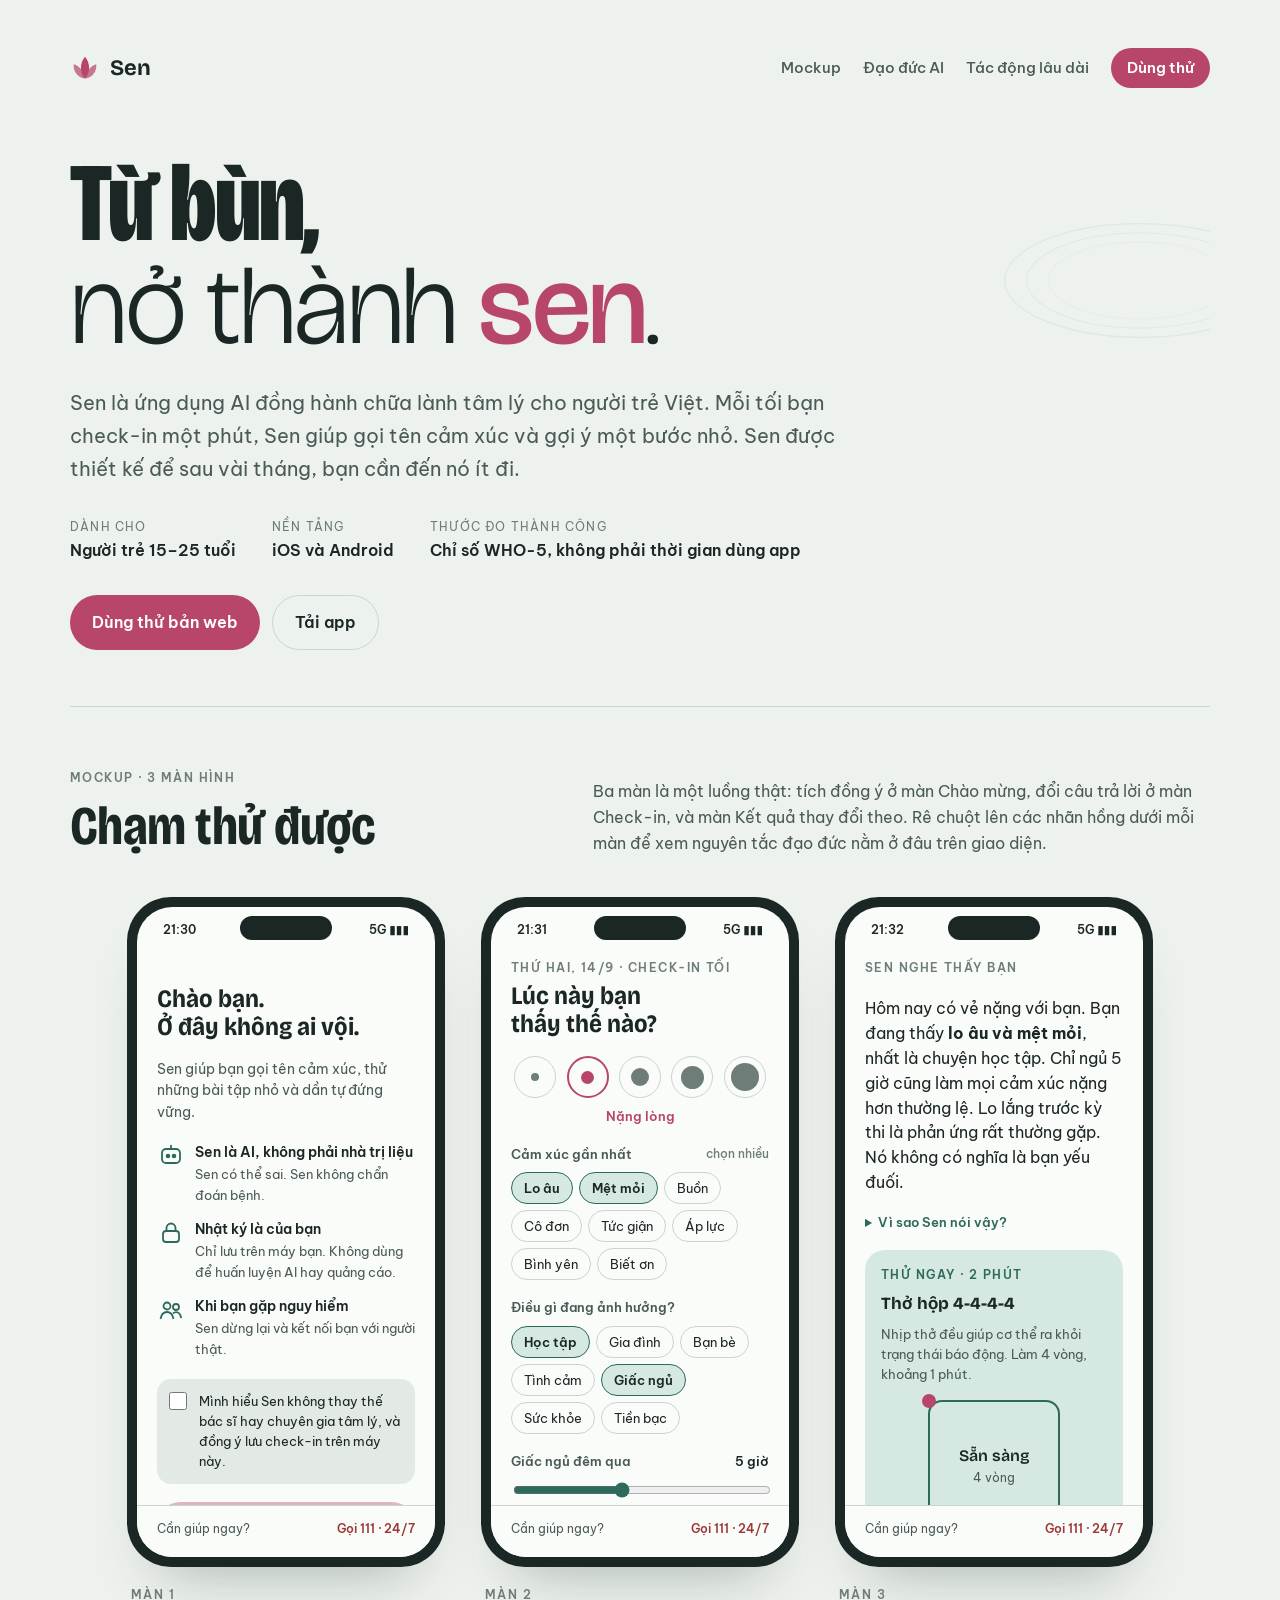
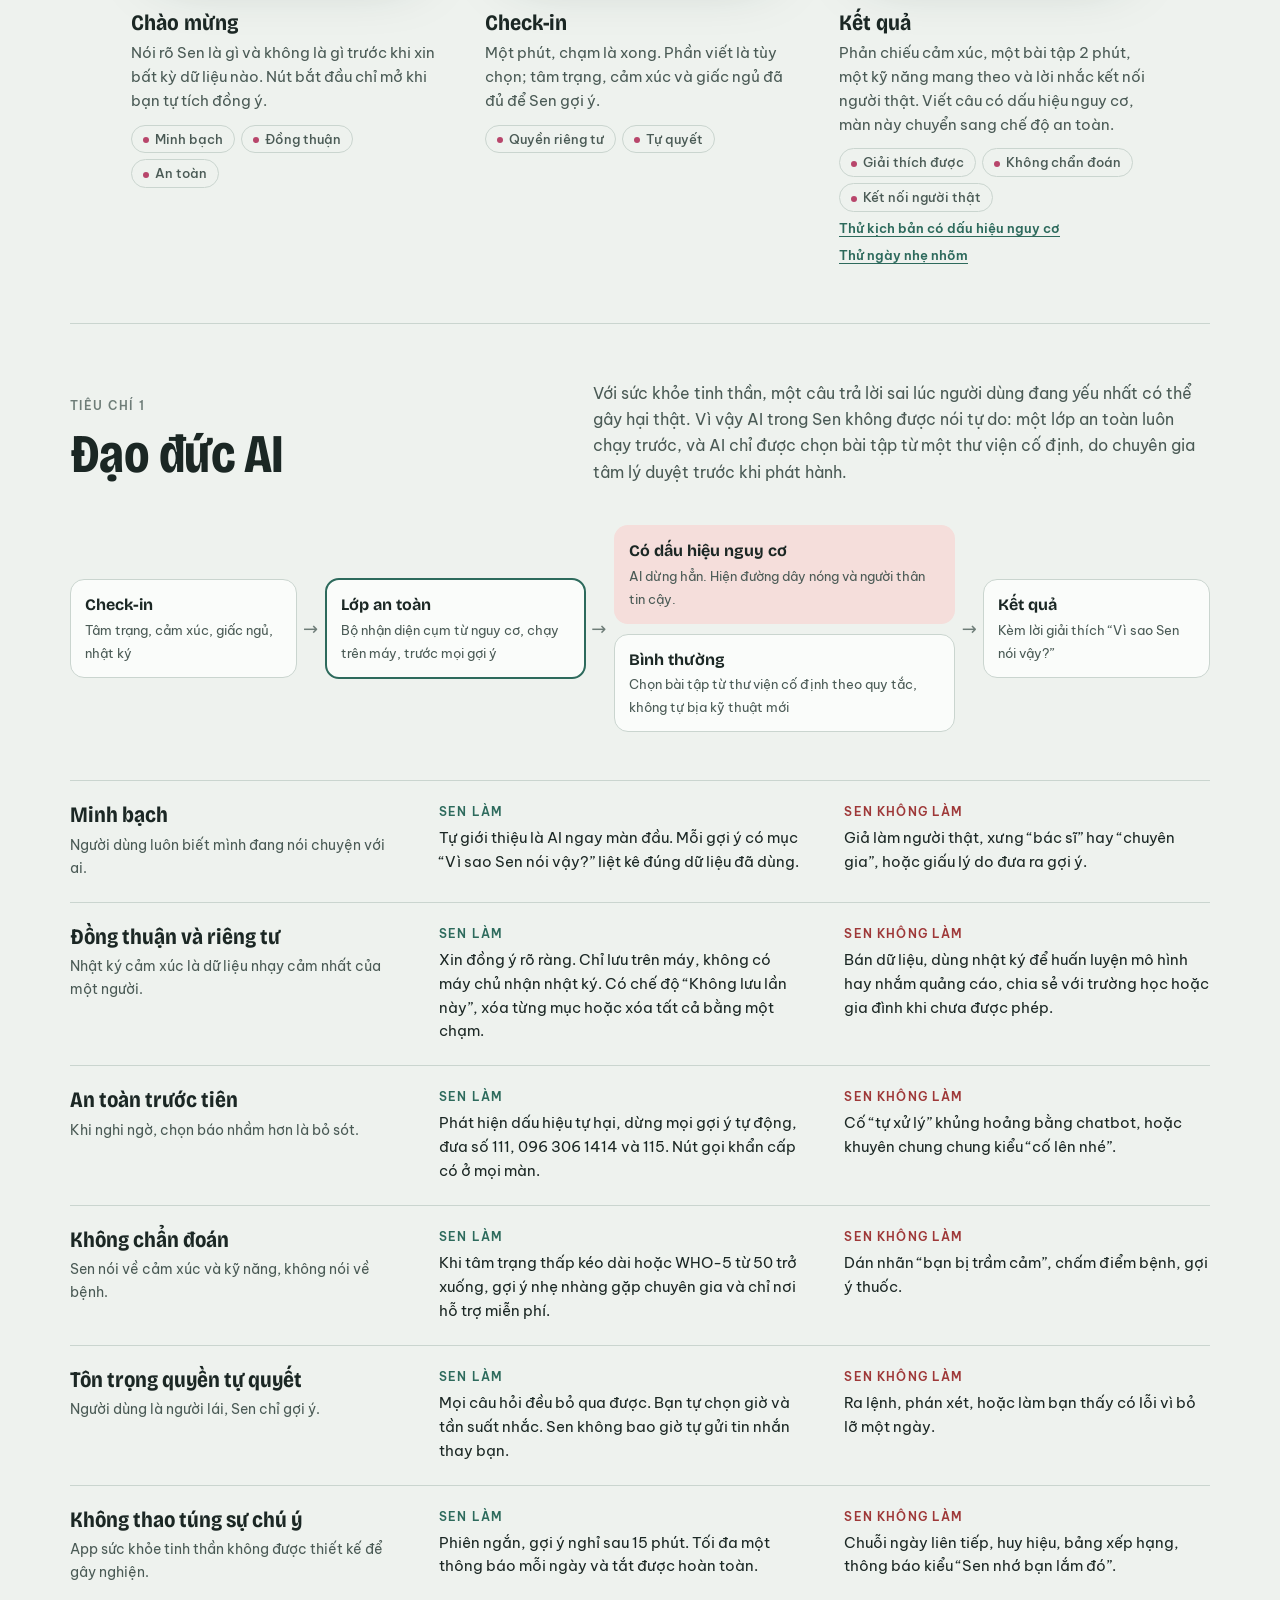
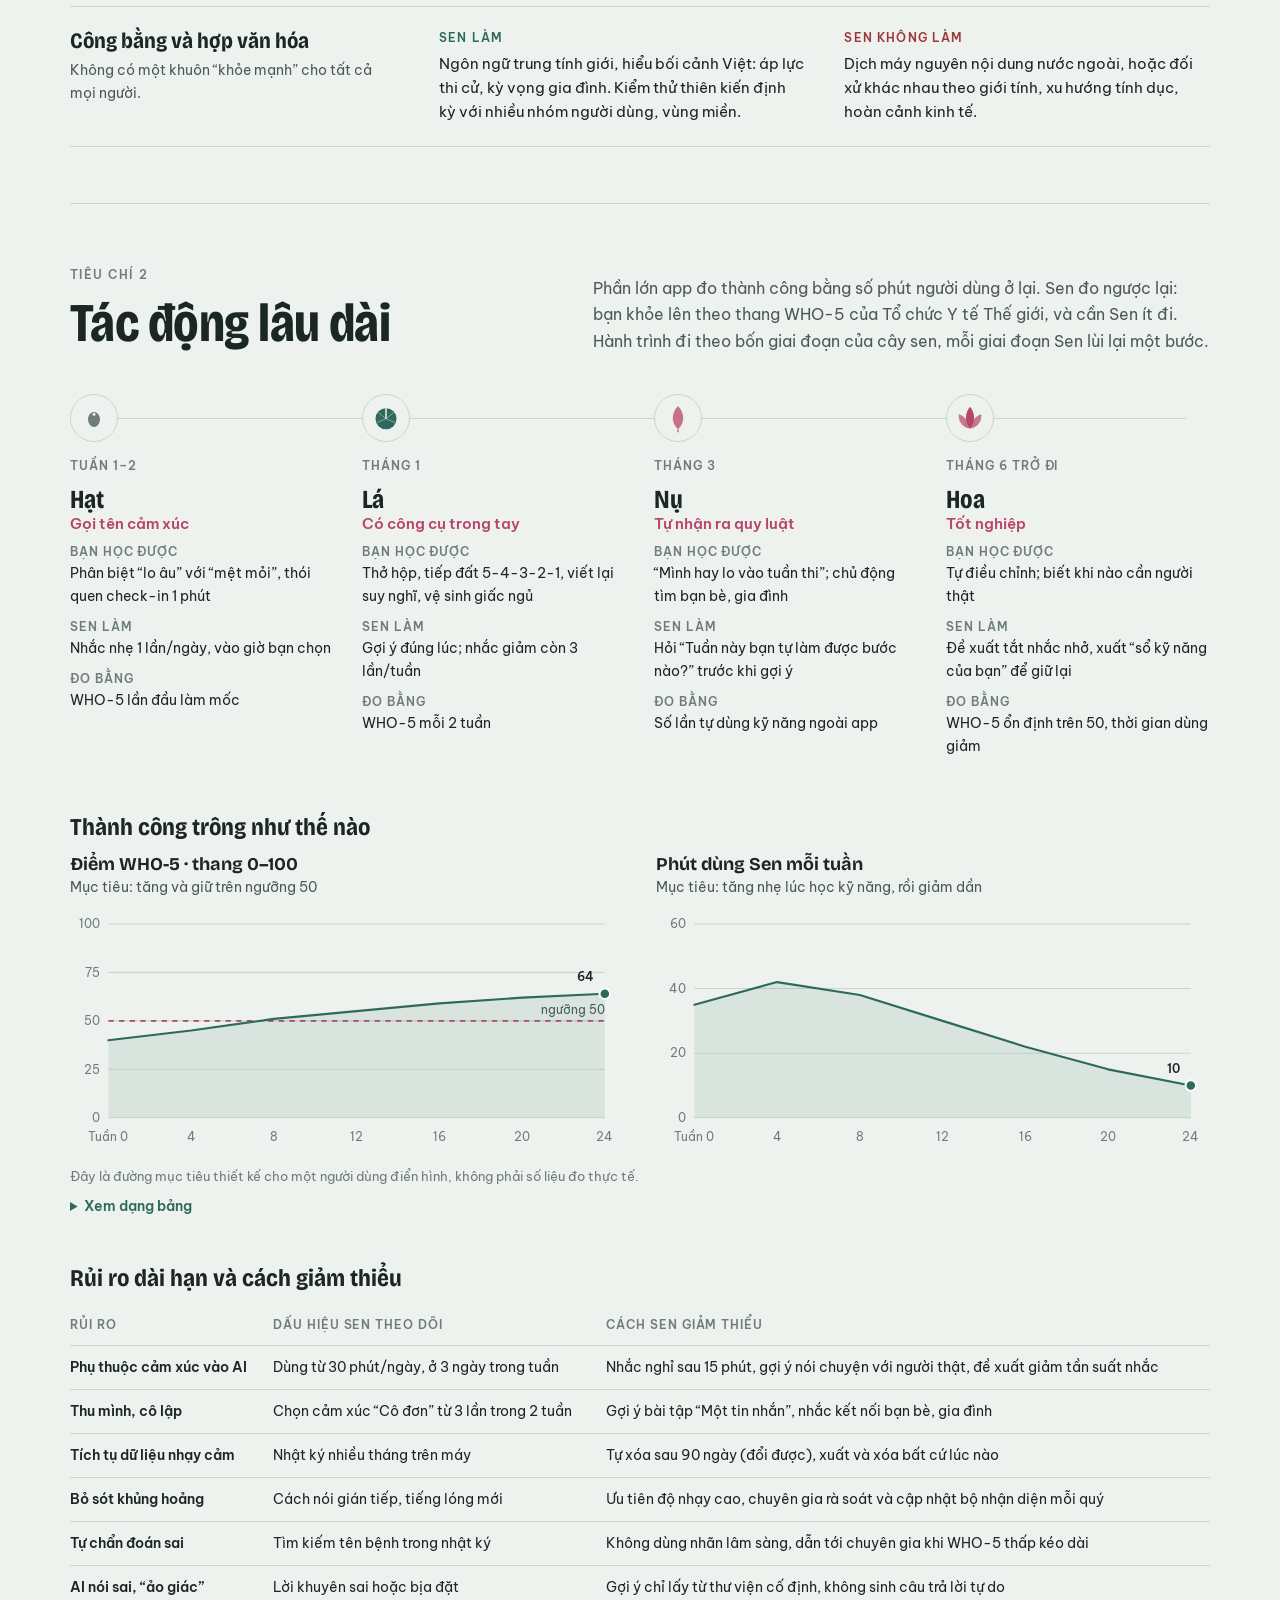
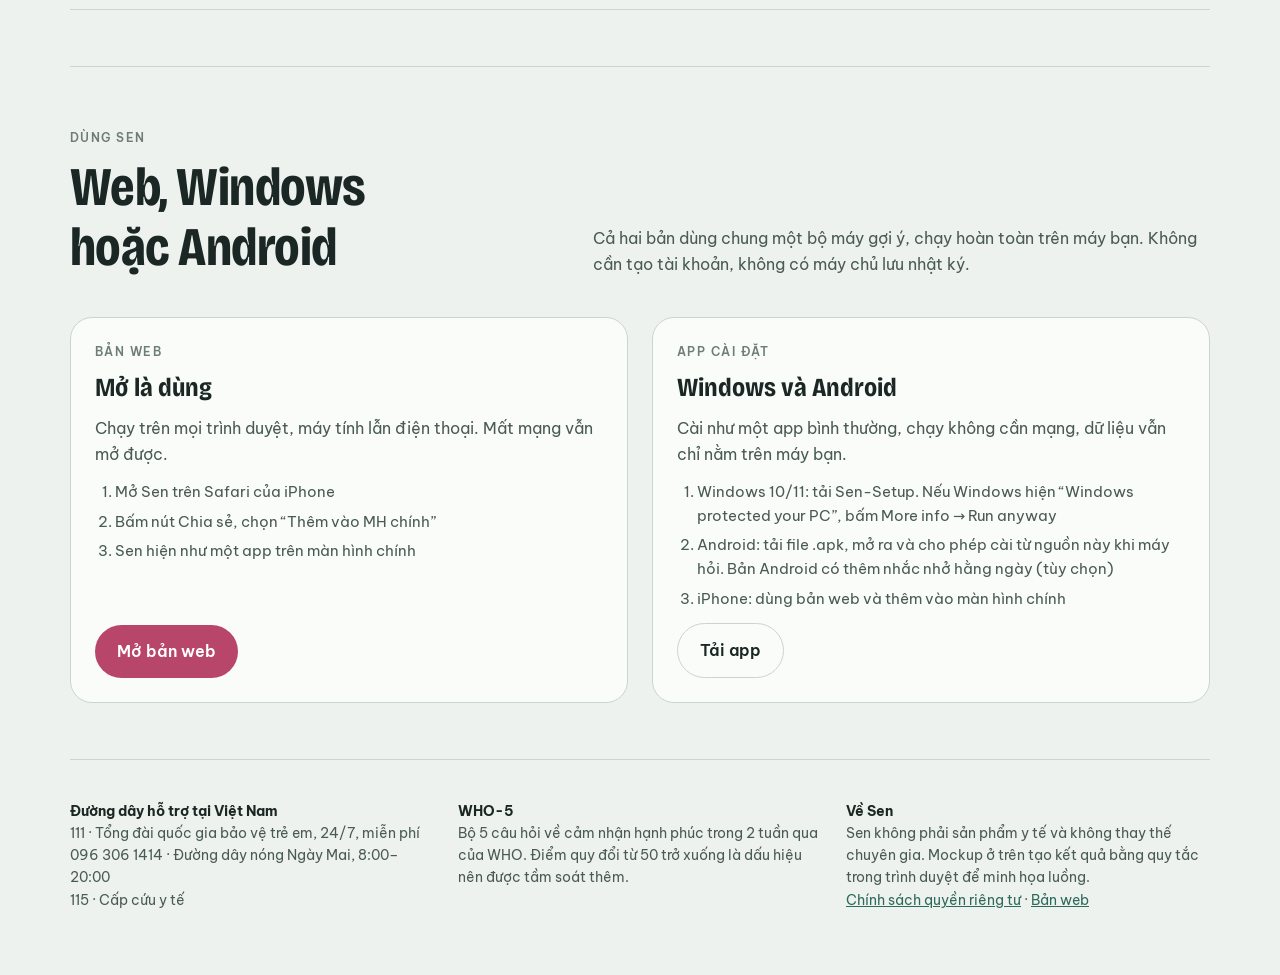
==== commit f948ef8a: "Trang web: thêm bản Android Co-Authored-By: Claude Opus 5.5 <noreply@anthropic.com>" ====
--- a/index.html
+++ b/index.html
@@ -573,7 +573,7 @@
       <p class="muted">Cài như một app bình thường, chạy không cần mạng, dữ liệu vẫn chỉ nằm trên máy bạn.</p>
       <ol>
         <li>Windows 10/11: tải Sen-Setup. Nếu Windows hiện “Windows protected your PC”, bấm More info → Run anyway</li>
-        <li>Android: file .apk sắp có</li>
+        <li>Android: tải file .apk, mở ra và cho phép cài từ nguồn này khi máy hỏi. Bản Android có thêm nhắc nhở hằng ngày (tùy chọn)</li>
         <li>iPhone: dùng bản web và thêm vào màn hình chính</li>
       </ol>
       <a class="btn-site ghost" href="https://github.com/karl-xy1/sen-app/releases/latest">Tải app</a>
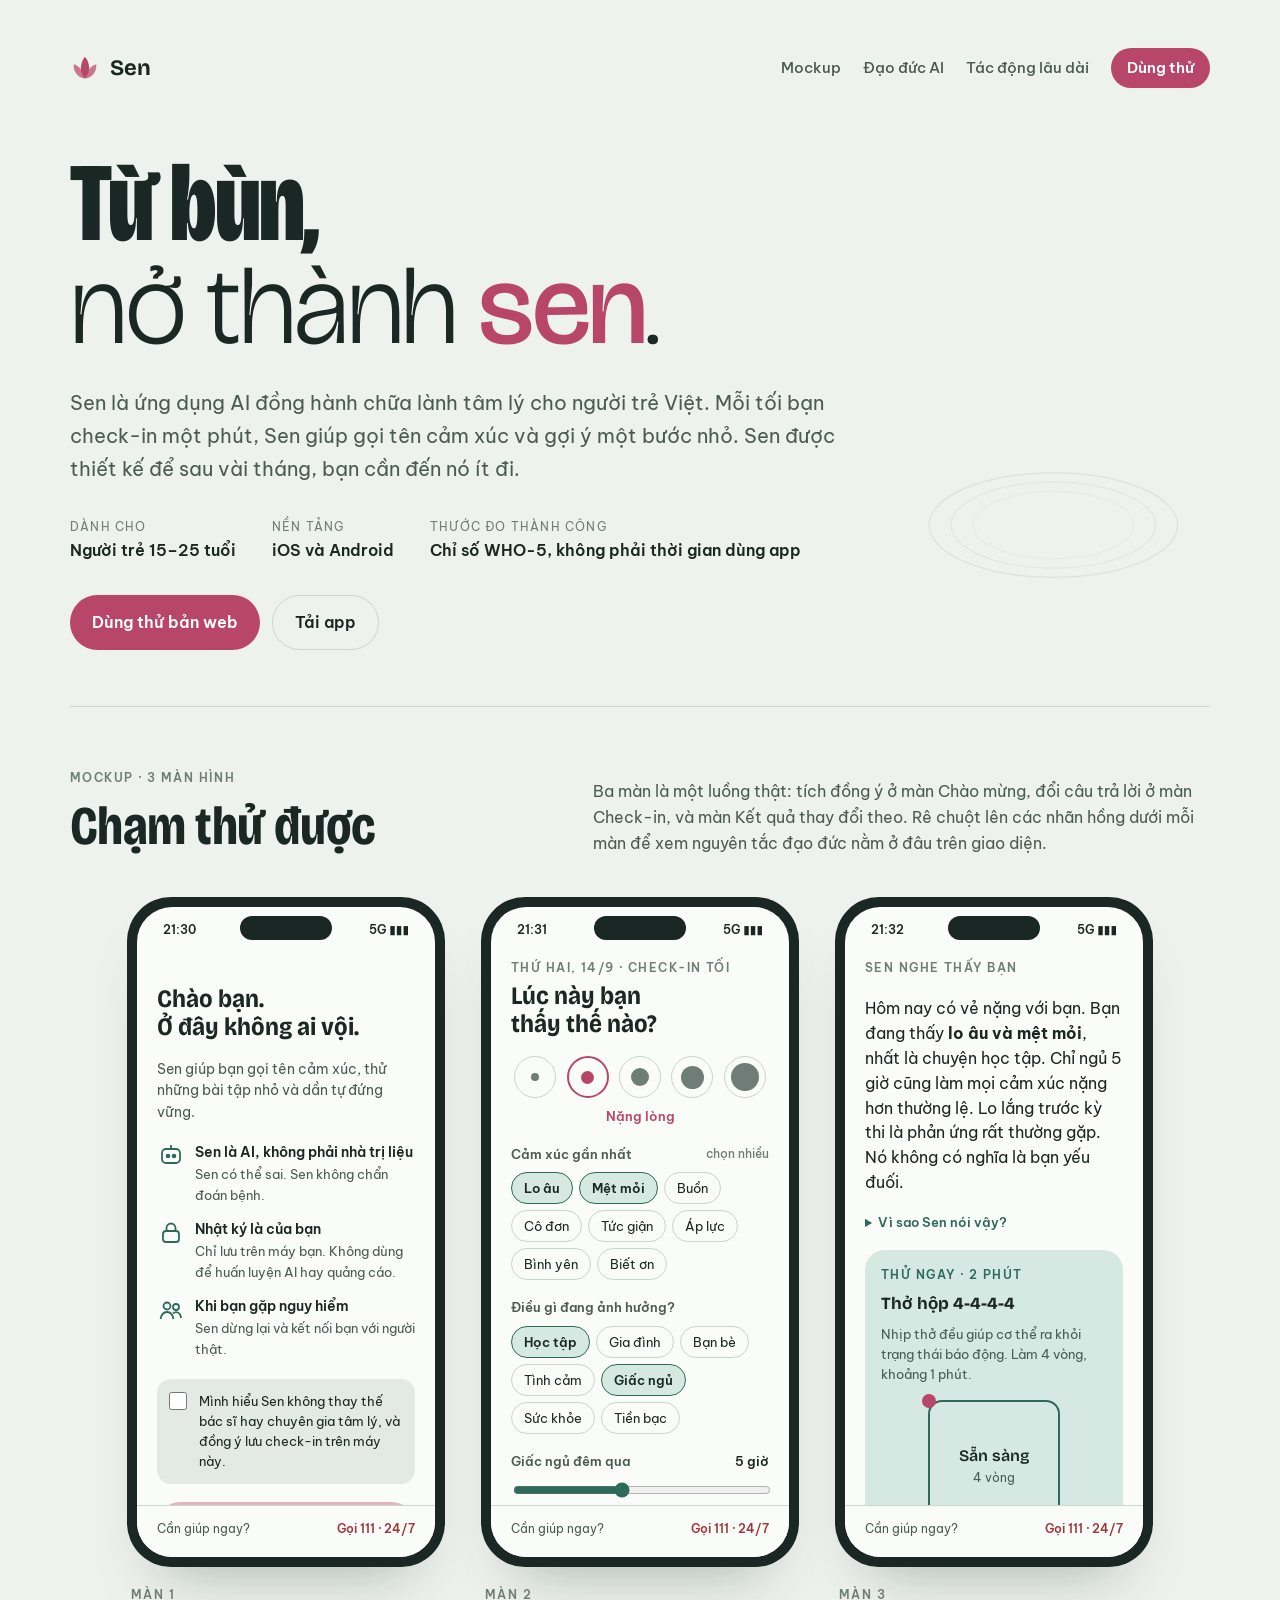
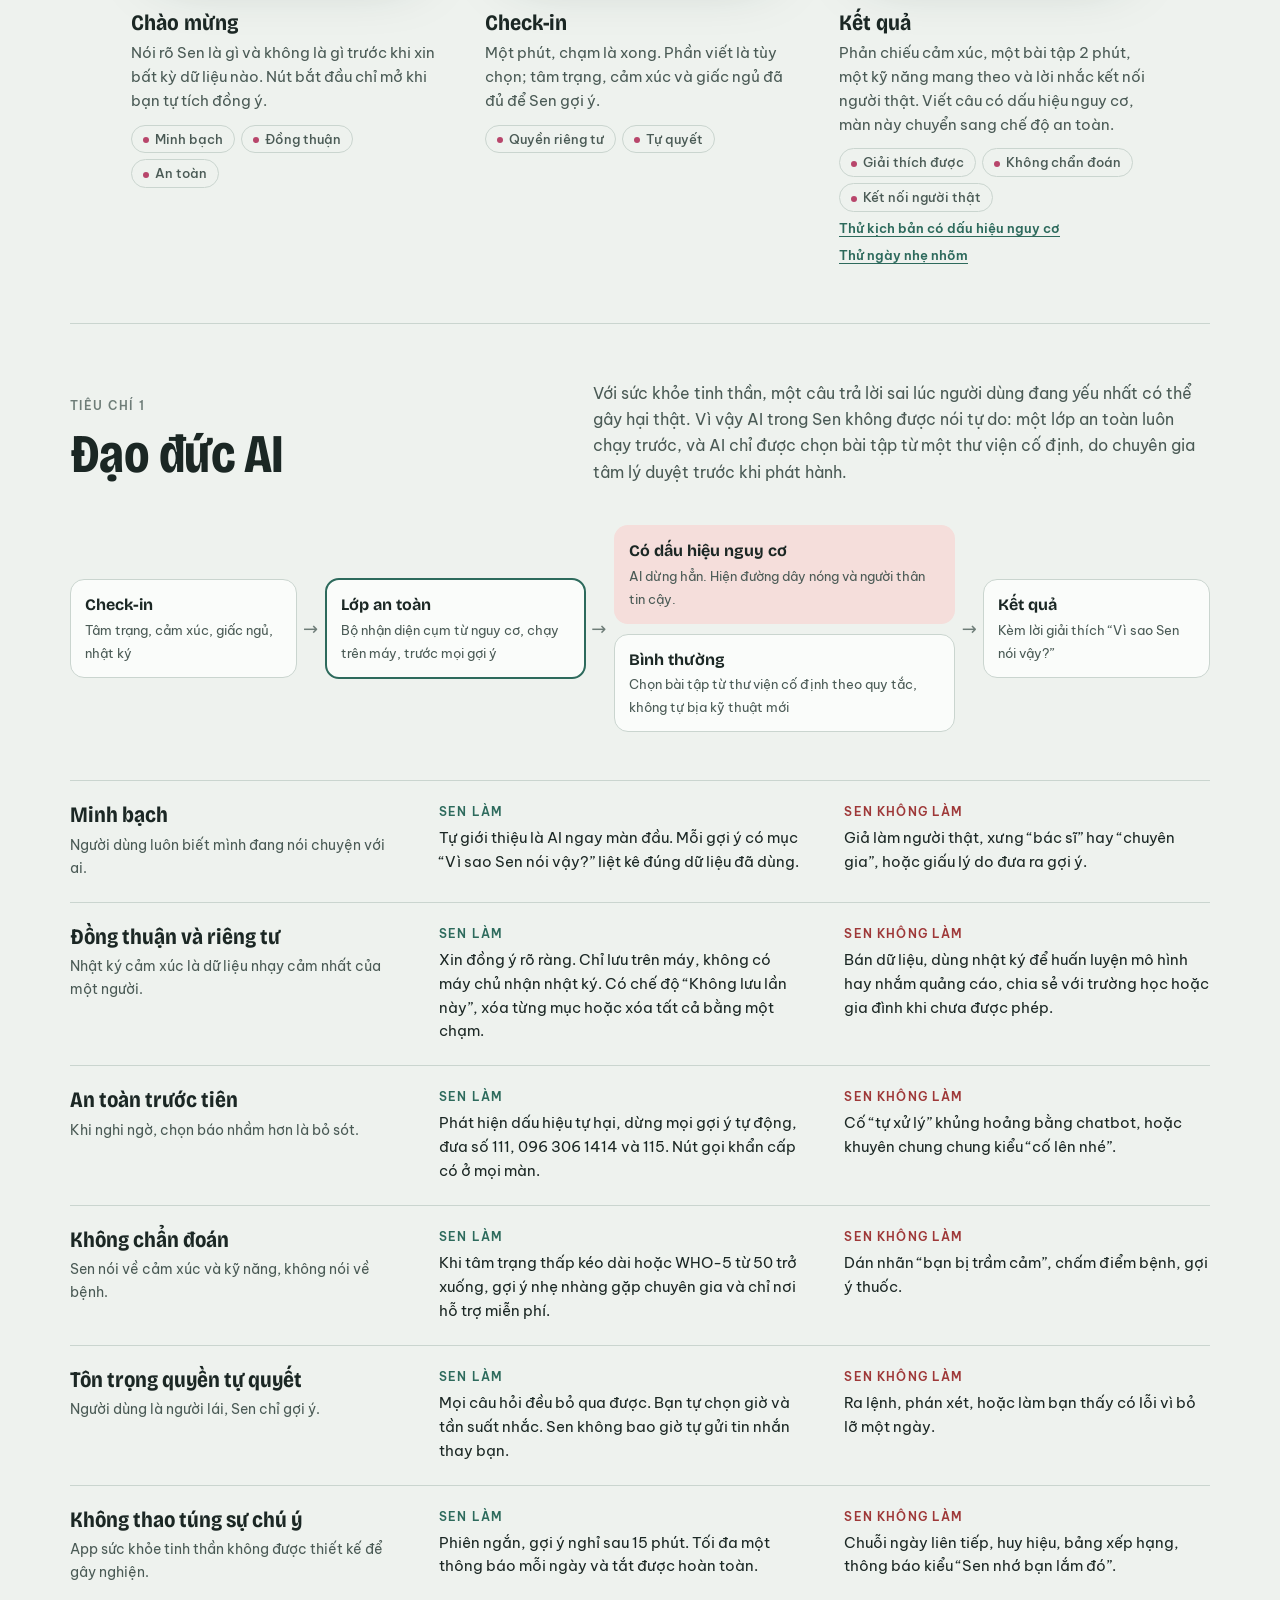
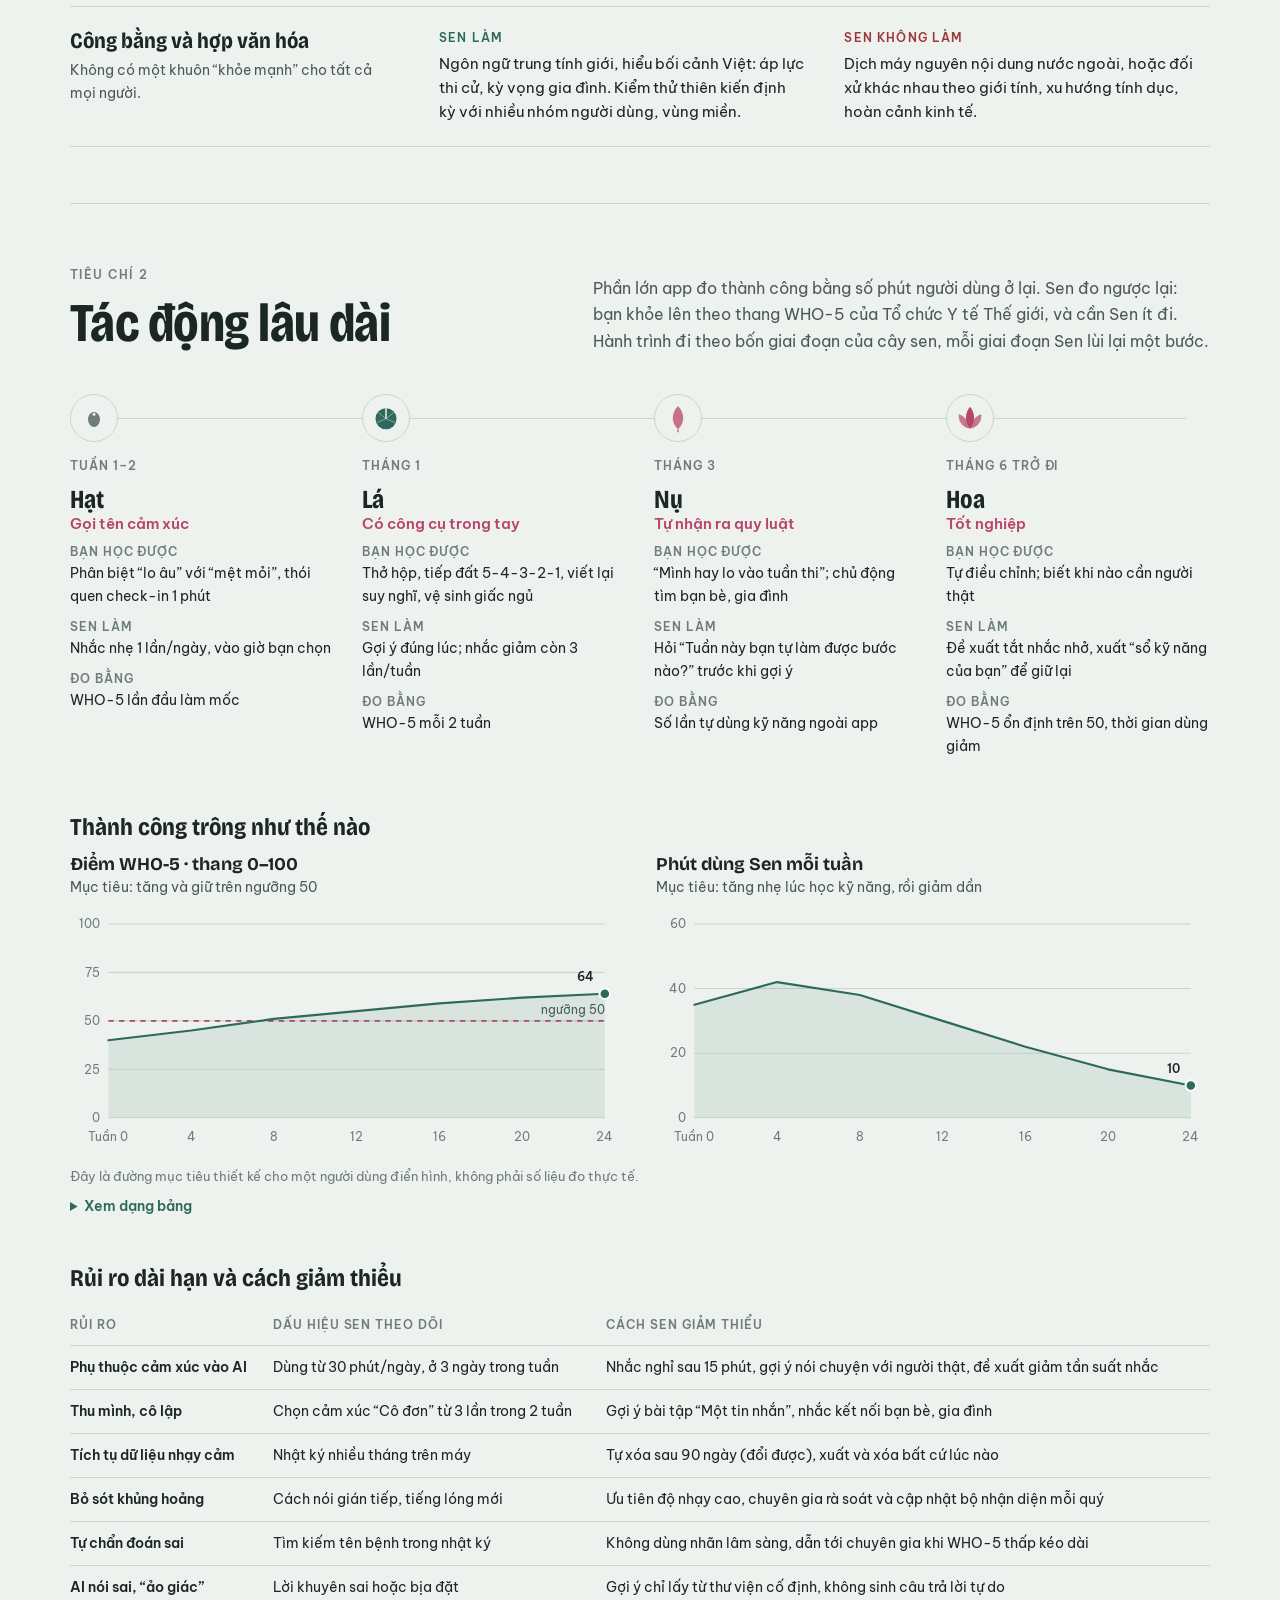
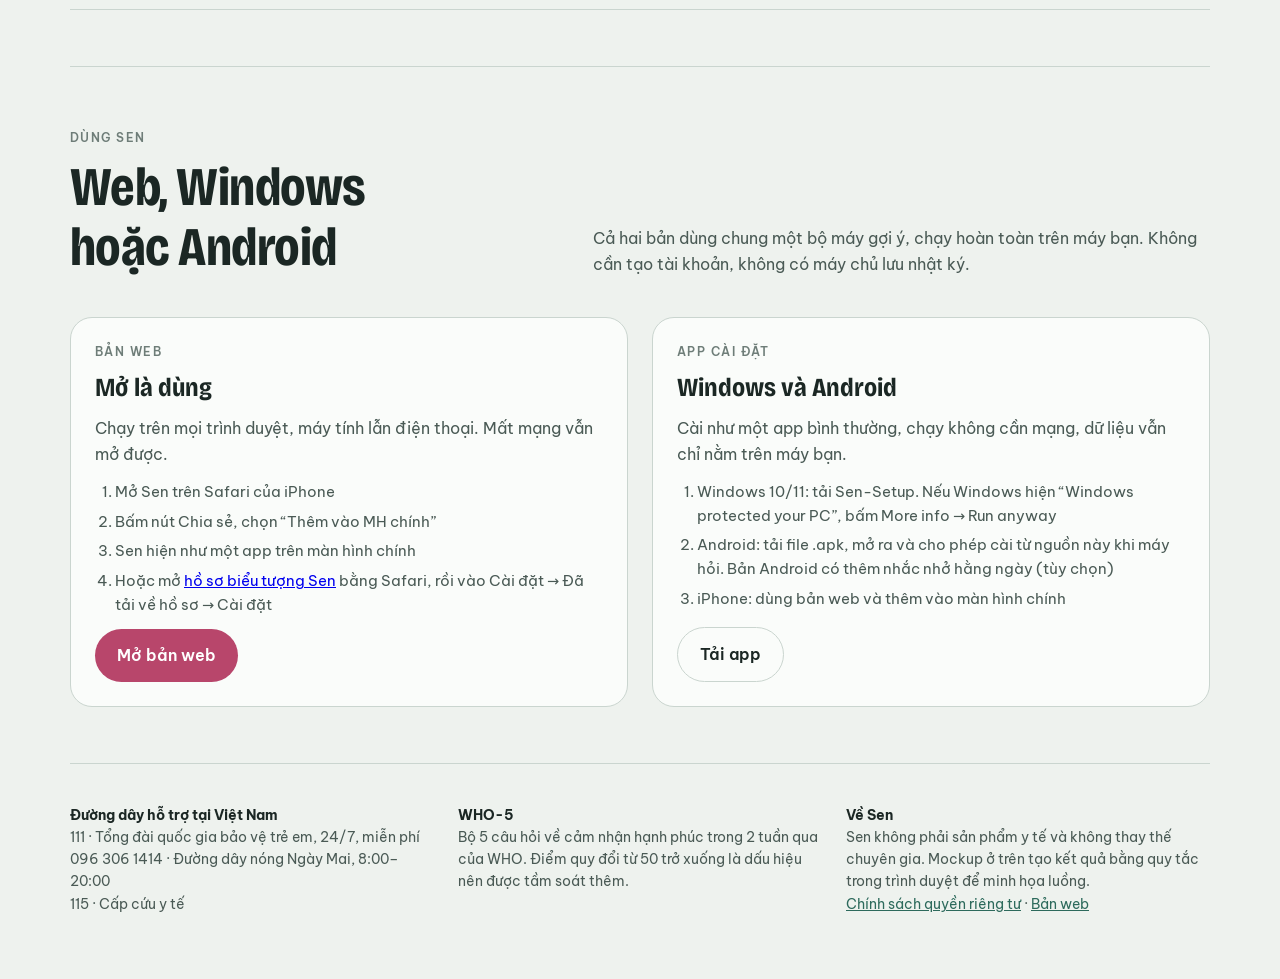
==== commit e9ca90f0: "Thêm hồ sơ biểu tượng Sen cho iPhone (sen.mobileconfig) Co-Authored-By: Claude Opus 5.5 <noreply@ant" ====
--- a/index.html
+++ b/index.html
@@ -564,6 +564,7 @@
         <li>Mở Sen trên Safari của iPhone</li>
         <li>Bấm nút Chia sẻ, chọn “Thêm vào MH chính”</li>
         <li>Sen hiện như một app trên màn hình chính</li>
+        <li>Hoặc mở <a href="sen.mobileconfig">hồ sơ biểu tượng Sen</a> bằng Safari, rồi vào Cài đặt → Đã tải về hồ sơ → Cài đặt</li>
       </ol>
       <a class="btn-site" href="app/">Mở bản web</a>
     </article>
